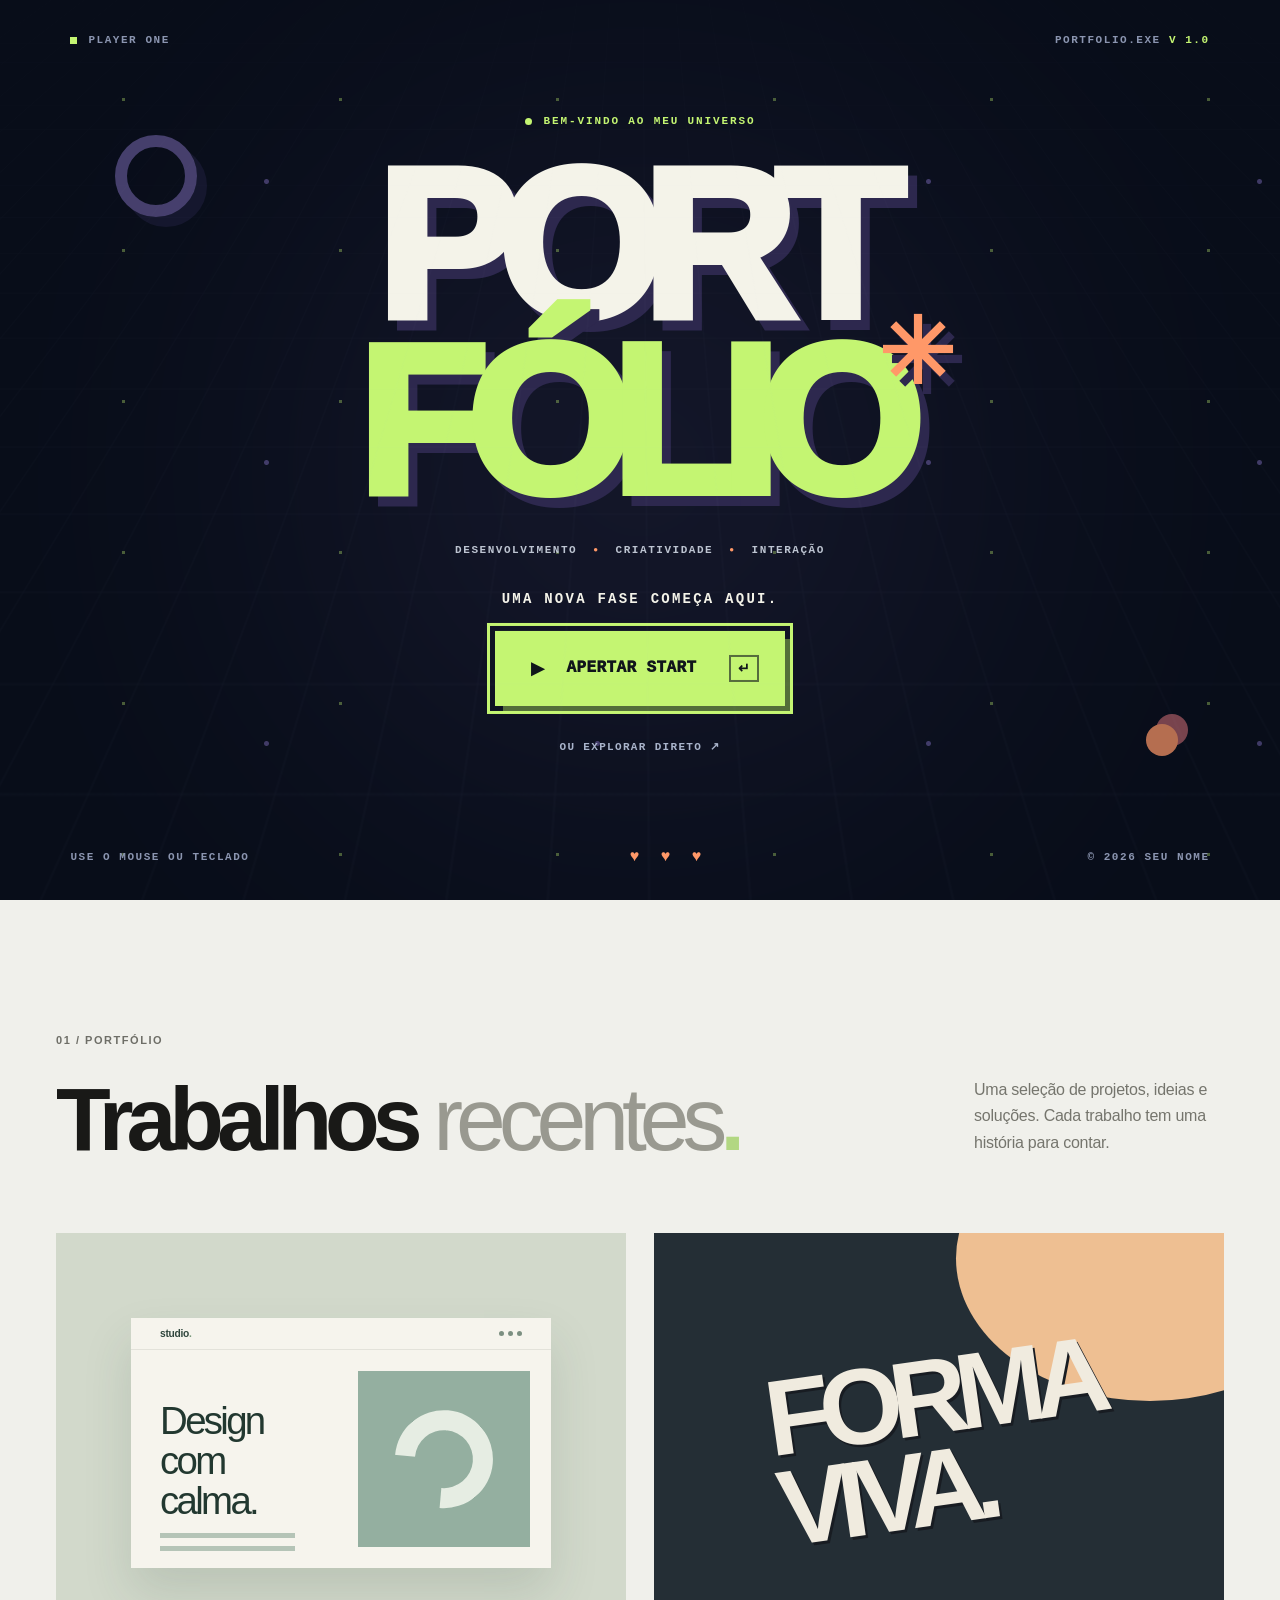
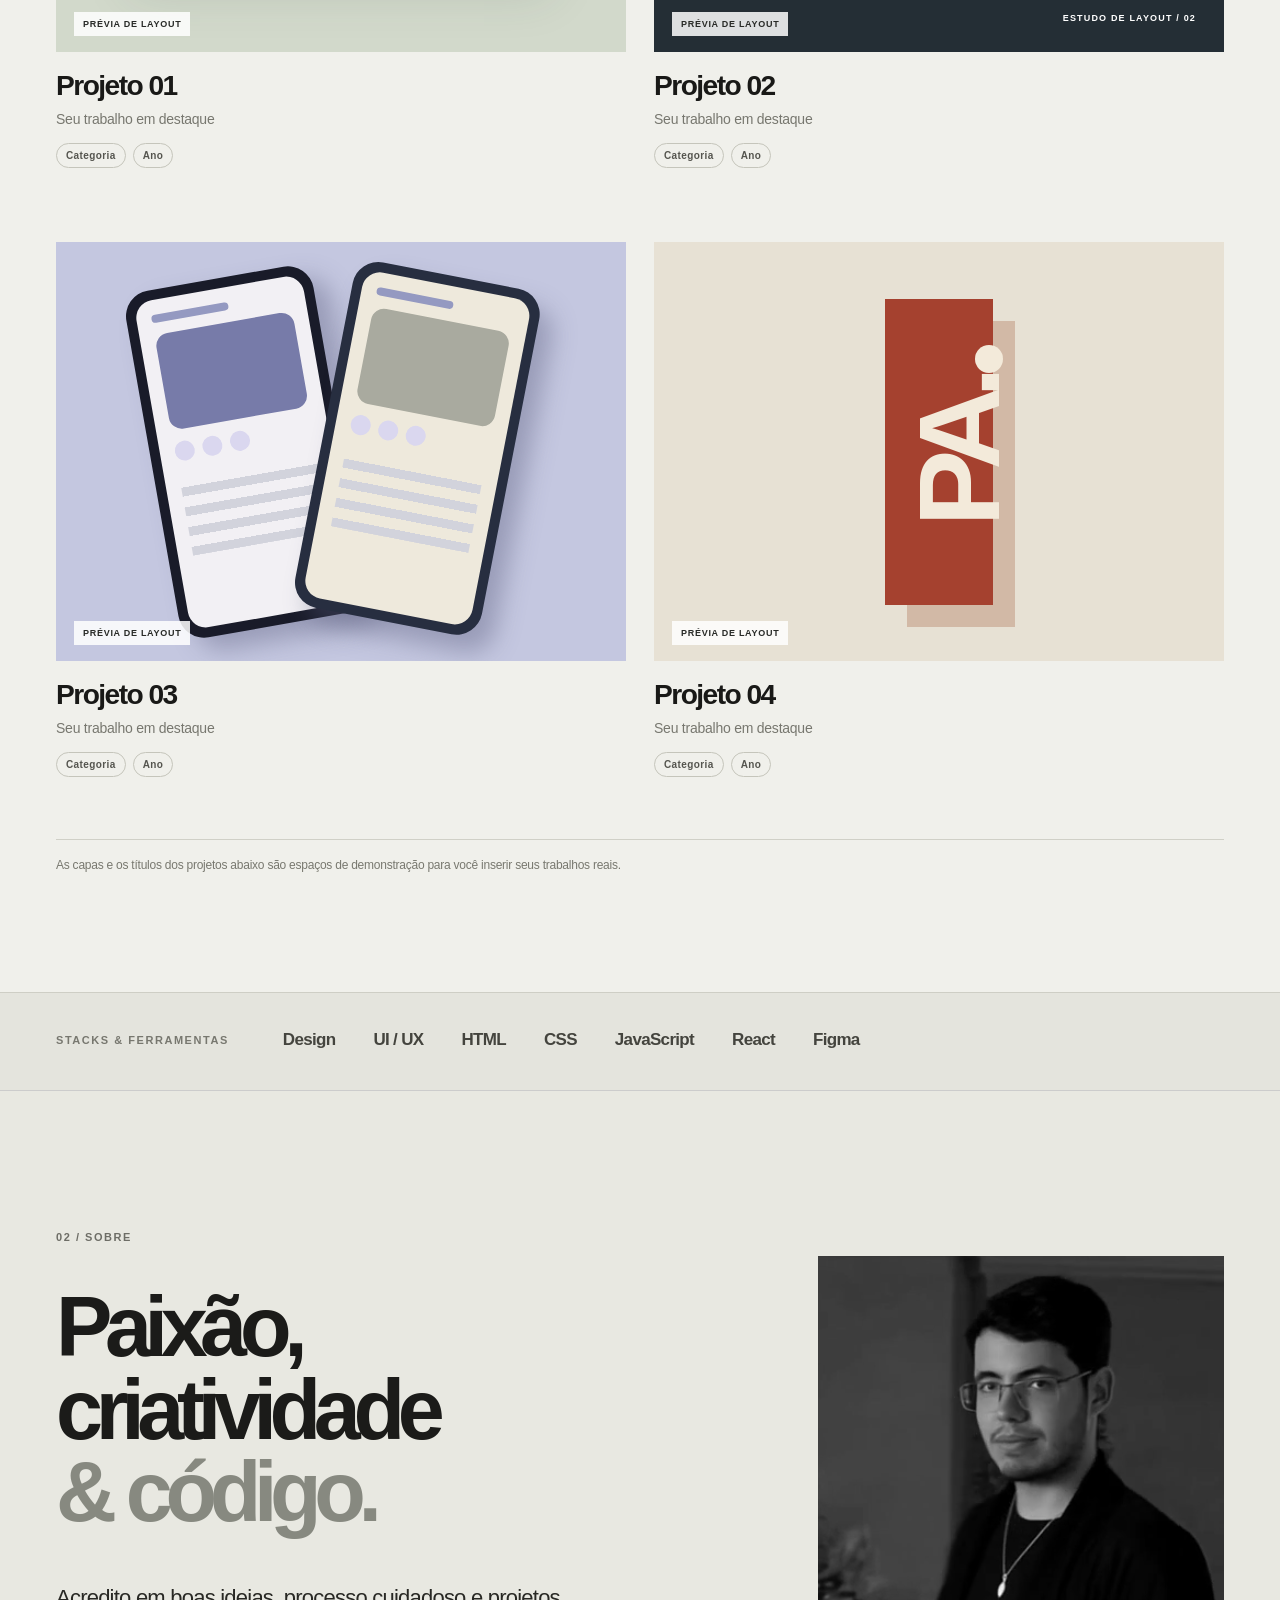
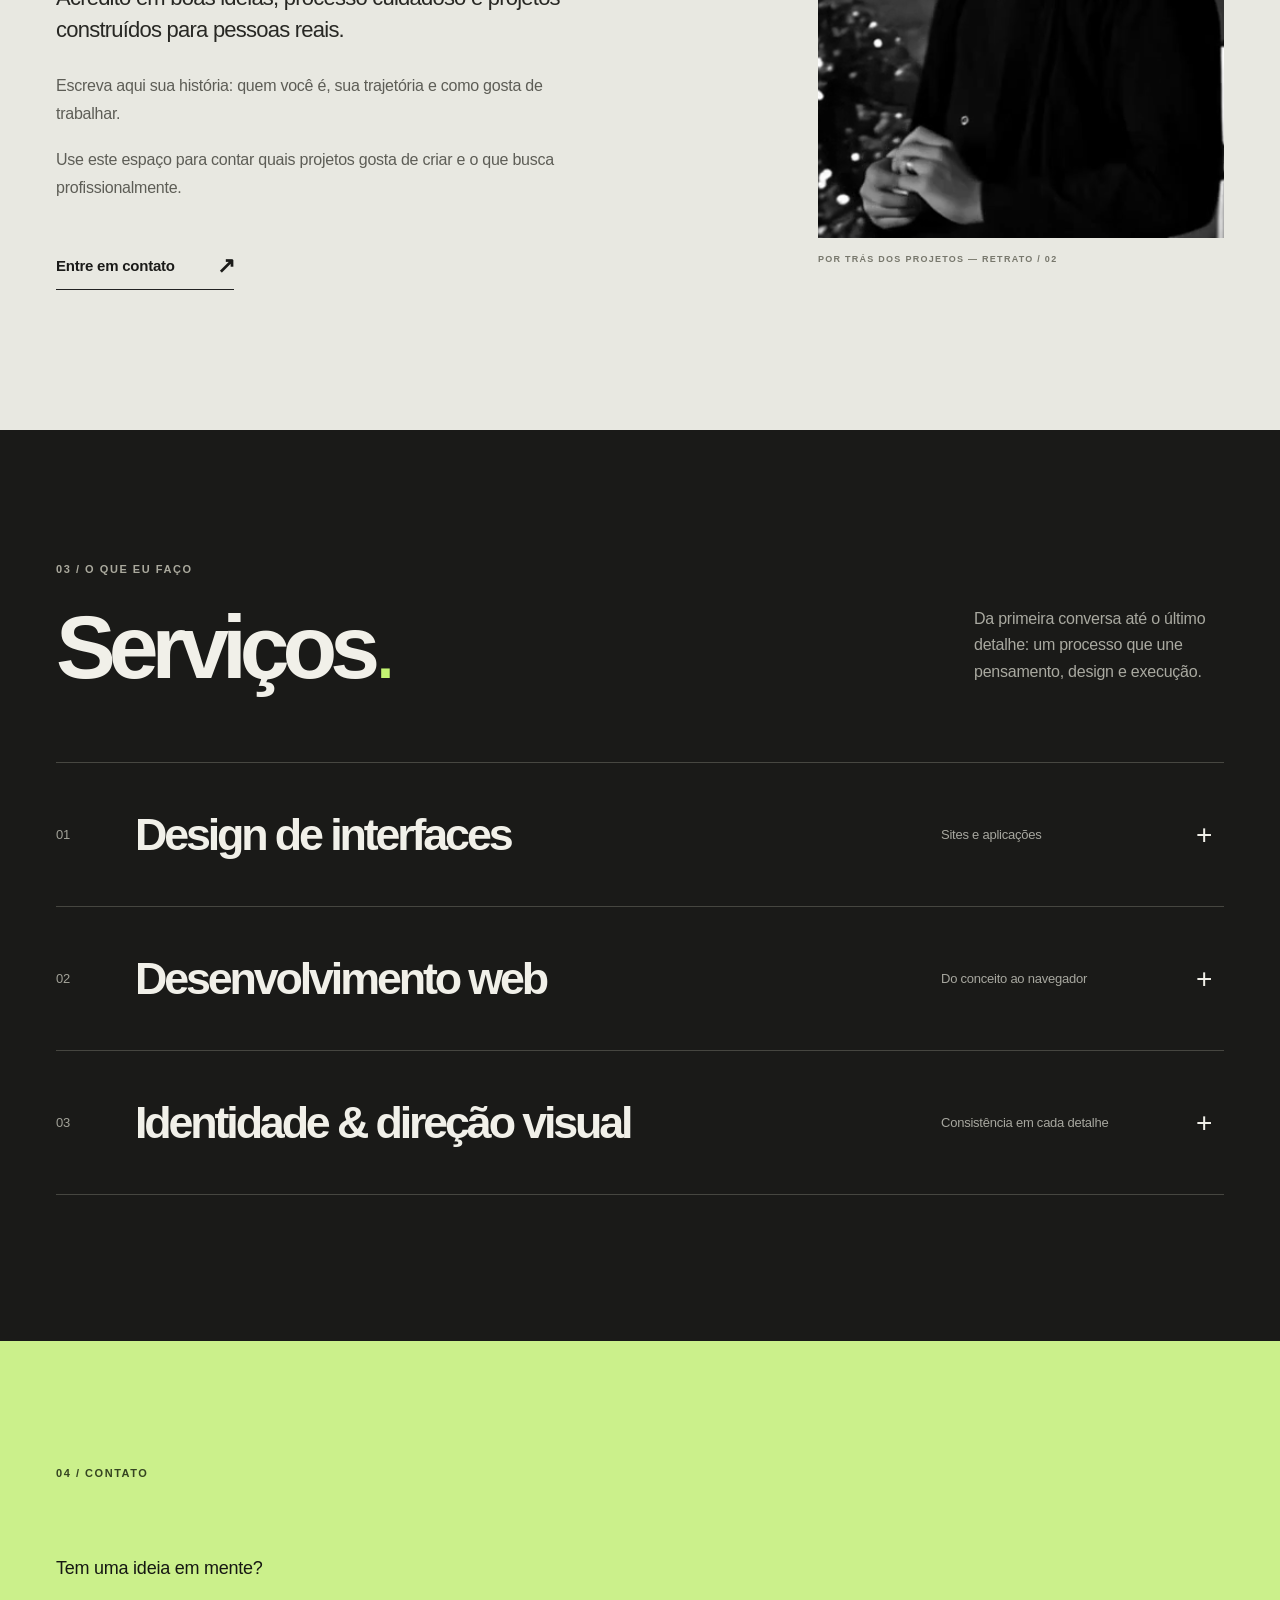
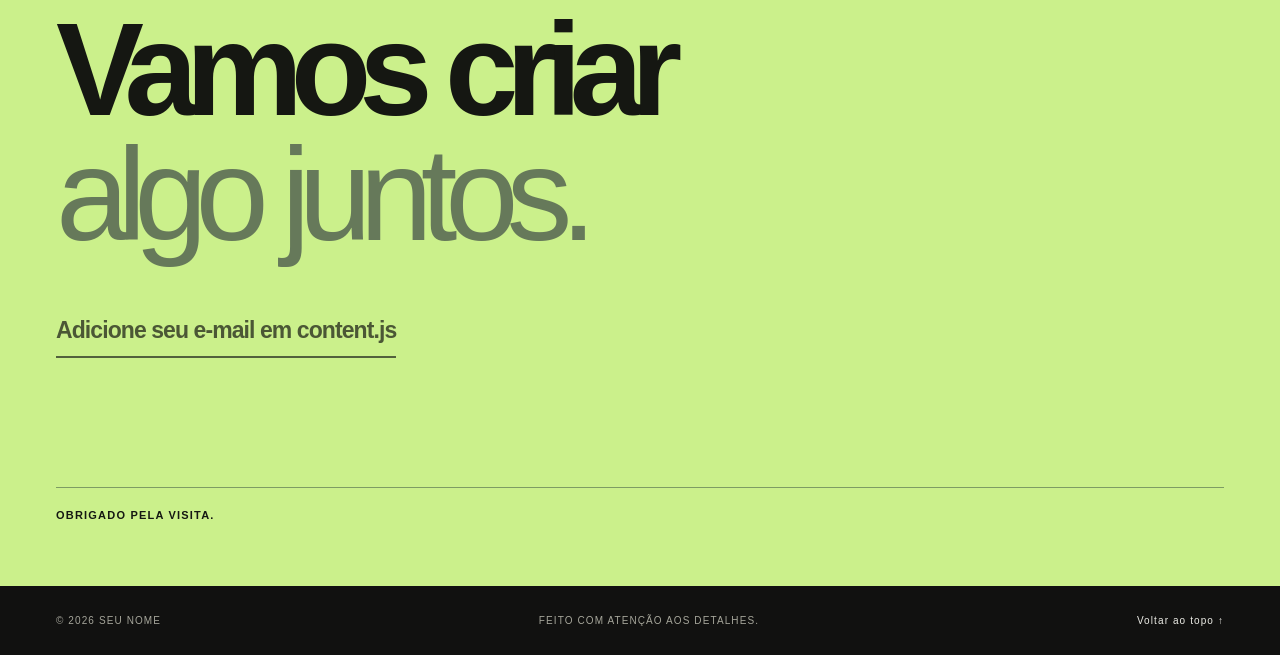
==== demo.html @ 4c354ab6 "First Commit" ====
<!doctype html>
<html lang="pt-BR">
<head>
  <meta charset="utf-8">
  <meta name="viewport" content="width=device-width,initial-scale=1,viewport-fit=cover">
  <meta name="theme-color" content="#111110">
  <meta name="description" content="Portfólio pessoal — trabalhos, processo e contato.">
  <meta property="og:title" content="Portfólio pessoal">
  <meta property="og:type" content="website">
  <title>Portfólio</title>
  <link rel="icon" type="image/svg+xml" href="assets/favicon.svg">
  <style>
:root {
  --bg: #090d19;
  --panel: #11182a;
  --panel-2: #182139;
  --ink: #f4f3e9;
  --muted: #9ca9bd;
  --lime: #c4f572;
  --orange: #ff9868;
  --violet: #aa91f9;
  --cyan: #88deed;
  --border: #39415a;
  --mono: "Courier New", Consolas, ui-monospace, monospace;
  --font: Inter, "Arial Black", Arial, Helvetica, sans-serif;
  --max: 1360px;
}
*, *::before, *::after { box-sizing: border-box; }
html { scroll-behavior: smooth; scroll-padding-top: 90px; }
body { margin: 0; min-width: 320px; background: var(--bg); color: var(--ink); font-family: var(--font); -webkit-font-smoothing: antialiased; }
body.intro-open { overflow: hidden; }
button, a { -webkit-tap-highlight-color: transparent; }
button { font: inherit; cursor: pointer; }
a { color: inherit; text-decoration: none; }
button:focus-visible, a:focus-visible, [tabindex]:focus-visible { outline: 3px solid var(--lime); outline-offset: 5px; }
::selection { background: var(--lime); color: var(--bg); }
.skip-link { position: fixed; z-index: 300; top: -90px; left: 16px; background: var(--lime); color: var(--bg); padding: 15px; font-weight: 900; }
.skip-link:focus { top: 12px; }
.noise, .scanlines { position: fixed; pointer-events: none; inset: 0; z-index: 99; }
.noise { opacity: .11; background-image: url("data:image/svg+xml,%3Csvg viewBox='0 0 130 130' xmlns='http://www.w3.org/2000/svg'%3E%3Cfilter id='n'%3E%3CfeTurbulence type='fractalNoise' baseFrequency='.65' numOctaves='3' stitchTiles='stitch'/%3E%3C/filter%3E%3Crect width='100%25' height='100%25' filter='url(%23n)' opacity='.35'/%3E%3C/svg%3E"); }
.scanlines { opacity: .075; background: repeating-linear-gradient(0deg, #000 0, #000 1px, transparent 1px, transparent 5px); }
.section-shell { width: min(var(--max), calc(100% - 104px)); margin-inline: auto; }
.eyebrow { font: 700 11px/1.6 var(--mono); letter-spacing: .17em; color: var(--lime); }
.tiny-square { width: 7px; height: 7px; background: var(--lime); display: inline-block; }
/* Start screen */
.intro { position: fixed; inset: 0; z-index: 200; overflow: hidden; display: grid; place-items: center; background: #080d19; transition: opacity .65s, visibility .65s; }
.intro.dismissed { opacity: 0; visibility: hidden; pointer-events: none; }
.intro-grid { position: absolute; inset: -80% -20% -30%; opacity: .35; background-image: linear-gradient(rgba(155,177,213,.08) 1px, transparent 1px),linear-gradient(90deg,rgba(155,177,213,.08) 1px,transparent 1px); background-size: 50px 50px; transform: perspective(680px) rotateX(46deg) translateY(15%); -webkit-mask-image: linear-gradient(transparent 5%, #000 90%); mask-image: linear-gradient(transparent 5%, #000 90%); }
.intro::before { content: ''; position: absolute; width: 560px; height: 560px; left: calc(50% - 280px); top: 21%; border-radius: 50%; background: var(--violet); filter: blur(180px); opacity: .12; }
.intro-chrome, .intro-bottom { position: absolute; left: 5.5%; right: 5.5%; display: flex; align-items: center; justify-content: space-between; font: 800 11px var(--mono); letter-spacing: .14em; color: #8b95b0; z-index: 2; }
.intro-chrome { top: 34px; }
.intro-chrome span:first-child { display: flex; align-items: center; gap: 11px; }
.intro-chrome b { color: var(--lime); font-weight: 800; }
.intro-bottom { bottom: 34px; }
.intro-hearts { color: var(--orange); letter-spacing: .37em; font-size: 16px; }
.intro-center { position: relative; z-index: 3; width: min(94%, 1060px); text-align: center; transform: translateY(-2%); }
.intro-eyebrow { display: inline-flex; align-items: center; gap: 12px; color: var(--lime); }
.blinking-dot { height: 7px; width: 7px; border-radius: 50%; background: var(--lime); animation: blink 1.5s step-end infinite; }
.intro-brand { display: flex; flex-direction: column; align-items: center; font-family: var(--font); font-weight: 1000; font-size: clamp(96px, 16.6vw, 235px); letter-spacing: -.098em; line-height: .83; margin: 28px auto 32px; text-shadow: 9px 10px 0 #2d284e; }
.intro-brand > span { position: relative; padding-right: .12em; }
.intro-brand > span:first-child { color: var(--ink); }
.intro-brand > span:nth-child(2) { color: var(--lime); }
.intro-asterisk { position: absolute; right: -.32em; top: -.22em; font-size: .43em; color: var(--orange); letter-spacing: 0; animation: spin 13s linear infinite; }
.intro-rule { display: flex; align-items: center; justify-content: center; gap: 16px; font: 800 11px var(--mono); letter-spacing: .14em; color: #bdc4d1; }
.intro-rule span:nth-child(even) { color: var(--orange); font-size: 8px; }
.intro-tagline { font: 800 14px var(--mono); letter-spacing: .16em; margin: 35px 0 24px; }
.start-button { display: inline-flex; align-items: center; gap: 22px; padding: 22px 24px 22px 34px; border: 2px solid var(--lime); background: var(--lime); box-shadow: 8px 8px 0 #546e39; color: #10151b; font: 1000 16px var(--mono); letter-spacing: .025em; transition: transform .2s, box-shadow .2s; }
.start-button:hover { transform: translate(4px,4px); box-shadow: 4px 4px 0 #546e39; }
.play-triangle { font-size: 17px; }
.key-hint { border: 2px solid #566c3d; padding: 3px 7px; font-size: 14px; margin-left: 10px; }
.quiet-link { display: block; margin: 24px auto 0; background: none; color: #a9b4cb; border: 0; font: 800 11px var(--mono); letter-spacing: .12em; padding: 10px; }
.quiet-link:hover { color: var(--lime); }
.intro-planet { position: absolute; border-radius: 50%; pointer-events: none; }
.planet-a { top: 15%; left: 9%; width: 82px; height: 82px; border: 12px solid #a18ae7; opacity: .4; box-shadow: 10px 10px 0 #28254b; }
.planet-b { right: 8%; bottom: 16%; width: 32px; height: 32px; background: var(--orange); opacity: .7; box-shadow: 10px -10px 0 #a85b63; }
.intro-stars { position: absolute; inset: 0; background-image: radial-gradient(circle, var(--lime) 1.5px, transparent 2px), radial-gradient(circle, var(--violet) 2px, transparent 3px); background-size: 217px 151px, 331px 281px; background-position: 15px 24px, 101px 41px; opacity: .34; animation: starDrift 22s linear infinite; }
/* Header */
.header { position: sticky; top: 0; z-index: 80; height: 78px; padding-inline: max(calc((100% - var(--max)) / 2), 52px); display: flex; align-items: center; justify-content: space-between; gap: 30px; background: rgba(9,13,25,.92); border-bottom: 1px solid #272e41; backdrop-filter: blur(18px); }
.brand { display: inline-flex; align-items: center; white-space: nowrap; font-weight: 1000; font-size: 27px; letter-spacing: -.07em; }
.brand-icon { display: inline-block; color: var(--lime); margin-right: 9px; font-size: 30px; }
.brand-dot { color: var(--lime); }
.brand-sub { font: 800 9px var(--mono); color: #828ea6; letter-spacing: .02em; margin: 7px 0 0 10px; }
.desktop-nav { display: flex; gap: clamp(15px,2vw,34px); align-items: center; margin-left: auto; }
.desktop-nav a { color: #adb6c8; font: 800 10px var(--mono); white-space: nowrap; letter-spacing: .02em; transition: color .2s; }
.desktop-nav a:hover, .desktop-nav a.active { color: var(--lime); }
.header-controls { display: flex; gap: 9px; align-items: center; }
.icon-button, .menu-toggle { display: grid; place-items: center; background: #141b2c; color: #fff; border: 1px solid #374059; height: 36px; min-width: 37px; padding: 0 10px; font: 900 13px var(--mono); }
.icon-button:hover, .menu-toggle:hover { border-color: var(--lime); }
.motion-button { display: flex; gap: 7px; font-size: 10px; }
.motion-button span { color: var(--lime); }
.menu-toggle { display: none; width: 40px; padding: 7px 9px; }
.menu-toggle span { display: block; width: 17px; height: 2px; background: var(--lime); margin: 2px auto; }
.mobile-nav { position: fixed; z-index: 79; top: 78px; left: 0; right: 0; padding: 22px 28px; background: #111729; border-bottom: 1px solid var(--border); }
.mobile-nav:not([hidden]) { display: flex; flex-direction: column; }
.mobile-nav a { font: 800 13px var(--mono); padding: 15px; border-bottom: 1px solid #30384f; }
.mobile-nav a:hover { color: var(--lime); }
/* Hero */
.hero { min-height: 735px; height: min(850px, calc(100svh - 78px)); display: grid; grid-template-columns: 1.04fr .96fr; gap: 0; position: relative; align-items: center; padding-bottom: 46px; }
.hero-glow { position: absolute; width: 680px; height: 650px; right: -16%; top: 1%; pointer-events: none; background: radial-gradient(ellipse at center, #4532607a, transparent 70%); }
.hero-copy { position: relative; z-index: 3; padding-bottom: 24px; }
.hero-copy .eyebrow { display: flex; align-items: center; gap: 10px; }
.status-light { display: inline-block; width: 8px; height: 8px; border-radius: 50%; background: var(--lime); box-shadow: 0 0 10px var(--lime); animation: blink 2s infinite; }
.term-dim { color: #b9c7a2; }
.slash { color: #566477; }
.hero-overline { font: 800 clamp(12px,1.2vw,15px) var(--mono); letter-spacing: .13em; margin: 32px 0 12px; }
.name-field { color: var(--orange); }
.cursor-block { color: var(--lime); animation: blink 1s step-end infinite; margin-left: 6px; }
h1, h2, p { margin-top: 0; }
.hero h1 { display: flex; flex-direction: column; font-size: clamp(60px,6.05vw,94px); font-weight: 1000; letter-spacing: -.093em; line-height: .96; margin-bottom: 26px; white-space: nowrap; }
.hero h1 .outline-type { color: transparent; -webkit-text-stroke: 2px #eff3f0; }
.hero h1 .lime-type { color: var(--lime); }
.hero-period { color: var(--orange); }
.hero-copy > p { max-width: 500px; color: #b2bfd1; font-size: 16px; line-height: 1.8; margin-bottom: 30px; }
.hero-actions { display: flex; flex-wrap: wrap; gap: 14px; }
.button-primary, .button-ghost { min-height: 56px; display: inline-flex; align-items: center; gap: 14px; padding: 0 22px; font: 1000 12px var(--mono); letter-spacing: .015em; transition: transform .2s, box-shadow .2s, background .2s; }
.button-primary { background: var(--lime); color: #101721; box-shadow: 5px 5px 0 #526938; border: 2px solid var(--lime); }
.button-primary:hover { transform: translate(2px,2px); box-shadow: 3px 3px 0 #526938; }
.button-ghost { color: var(--ink); background: #111827; border: 1px solid #4b566e; }
.button-ghost:hover { background: #212c40; }
.button-ghost span { color: var(--lime); }
.button-arrow { font-size: 17px; }
.hero-micro { display: flex; gap: 35px; margin-top: 49px; color: #77839b; font: 900 10px var(--mono); letter-spacing: .05em; }
.hero-micro > span { display: flex; gap: 9px; align-items: center; }
.hero-micro .tiny-square { width: 5px; height: 5px; }
.crosshair { font-style: normal; font-size: 17px; color: var(--orange); }
.hero-art { height: 650px; position: relative; display: grid; place-items: center; z-index: 2; }
.arcade-shell { position: relative; z-index: 2; width: min(76%, 395px); border: 10px solid #5c4db0; border-radius: 25px 25px 29px 29px; background: #5c4db0; box-shadow: 17px 19px 0 #211d42, 20px 22px 0 #111321, 0 0 90px #8869be30; transform: rotate(-5deg); animation: float 5s ease-in-out infinite; }
.arcade-shell::before { content: ''; pointer-events: none; position: absolute; inset: -10px; border: 2px solid #a192e9; border-radius: inherit; }
.arcade-top { height: 48px; padding: 0 16px; display: flex; align-items: center; justify-content: space-between; font: 1000 11px var(--mono); letter-spacing: .02em; color: white; }
.arcade-top span:last-child { letter-spacing: 5px; color: var(--lime); }
.arcade-screen { height: 334px; overflow: hidden; position: relative; border: 10px solid #25233b; border-radius: 17px; background: linear-gradient(155deg,#1d204c,#2d3066 52%, #534172); box-shadow: inset 0 0 30px #0c112d, 0 0 0 3px #7166bd; }
.screen-stars { position: absolute; inset: 0; background-image: radial-gradient(circle,#d3e8ee 1px,transparent 2px),radial-gradient(circle,#c5d7b2 1.5px,transparent 2px); background-size: 67px 69px,107px 99px; background-position: 14px 12px,60px 25px; opacity: .75; }
.planet-main { position: absolute; z-index: 1; width: 155px; height: 155px; border-radius: 50%; top: 54px; right: 45px; background: linear-gradient(145deg,#e5a1b4,#f9a180); box-shadow: inset -23px -20px 0 #bc6e99, 0 0 0 14px #df8cae23; }
.planet-ring { position: absolute; width: 208px; height: 46px; border: 11px solid #ffe3a7; border-top-color: transparent; border-left-color: #fff1b4; border-radius: 50%; transform: rotate(-24deg); left: -26px; top: 51px; }
.screen-moon { position: absolute; top: 30px; left: 28px; width: 32px; height: 32px; background: #e3d4f3; border-radius: 50%; box-shadow: inset -9px -6px 0 #b6a1cd; }
.pixel-mountains { position: absolute; z-index: 2; bottom: 77px; inset-inline: 0; height: 80px; display: flex; align-items: flex-end; }
.pixel-mountains span { height: 55%; width: 29%; background: #a66baa; clip-path: polygon(0 100%,50% 0%,100% 100%); }
.pixel-mountains span:nth-child(even) { height: 95%; background: #7e589e; }
.pixel-mountains span:nth-child(3) { height: 70%; background: #925a91; }
.pixel-ground { position: absolute; z-index: 3; bottom: 0; width: 100%; height: 85px; background: repeating-linear-gradient(90deg, #3d666a 0,#3d666a 25px,#355b60 25px,#355b60 50px); border-top: 9px solid #80a890; }
.player-character { position: absolute; z-index: 6; width: 65px; height: 100px; bottom: 64px; left: 18%; animation: hop 2.6s ease-in-out infinite; image-rendering: pixelated; }
.avatar-hair { position: absolute; top: 2px; left: 12px; width: 40px; height: 17px; background: #302341; box-shadow: -6px 8px 0 #302341, 0 0 0 4px #302341; }
.avatar-face { position: absolute; top: 15px; left: 14px; width: 37px; height: 33px; background: #ffd2a0; box-shadow: 6px 0 0 #dca878; }
.avatar-eyes { position: absolute; z-index: 2; top: 28px; left: 24px; width: 5px; height: 5px; background: #302341; box-shadow: 17px 0 0 #302341; }
.avatar-body { position: absolute; top: 48px; left: 9px; width: 48px; height: 34px; background: #a3f3b8; box-shadow: 7px 5px 0 #518f9e,-7px 5px 0 #518f9e; }
.avatar-leg { position: absolute; bottom: 0; width: 16px; height: 25px; background: #302d5f; }
.avatar-leg-left { left: 14px; box-shadow: -4px 7px 0 #31233e; }
.avatar-leg-right { right: 11px; box-shadow: 4px 7px 0 #31233e; }
.screen-score { position: absolute; z-index: 8; top: 10px; left: 9px; right: 9px; display: flex; justify-content: space-between; font: 900 10px var(--mono); color: #fff4c2; }
.screen-score span { color: #ffb8a5; }
.screen-text { position: absolute; z-index: 7; bottom: 15px; text-align: center; left: 0; right: 0; font: 800 9px var(--mono); letter-spacing: .1em; color: #d4f4cb; }
.arcade-bottom { display: flex; align-items: center; justify-content: space-between; padding: 20px 20px 25px; }
.dpad { color: #18142f; font-size: 44px; font-weight: 1000; transform: rotate(-8deg); line-height: 1; }
.arcade-mini { color: #e7dffb; font: 900 8px/1.5 var(--mono); text-align: center; }
.arcade-buttons { display: flex; gap: 14px; transform: rotate(-15deg); }
.arcade-buttons span { width: 24px; height: 24px; border-radius: 50%; background: var(--orange); box-shadow: inset -4px -4px 0 #b85c77, 2px 3px 0 #332453; }
.arcade-buttons span:nth-child(2) { background: var(--lime); box-shadow: inset -4px -4px 0 #7da859, 2px 3px 0 #332453; }
.floating-label { position: absolute; z-index: 4; display: flex; align-items: center; background: #f2f0e3; color: #121627; border: 2px solid #1c1d32; box-shadow: 7px 7px 0 #1d223c; transform: rotate(7deg); }
.top-label { top: 67px; right: -6px; padding: 13px 16px; gap: 12px; }
.top-label b { font: 1000 32px var(--font); letter-spacing: -.09em; }
.top-label span:nth-child(2) { font: 1000 10px/1.3 var(--mono); }
.corner-arrow { align-self: start; color: #9a5c95; }
.bottom-label { bottom: 104px; left: -6px; padding: 16px 19px; gap: 26px; transform: rotate(-7deg); }
.bottom-label span:first-child { font: 900 9px/1.5 var(--mono); }
.bottom-label b { color: #6d55b4; }
.spark { color: #e88960; font-size: 28px; }
.decor-x { position: absolute; z-index: 1; color: var(--lime); font-size: 70px; top: 110px; left: 60px; }
.decor-dots { position: absolute; bottom: 75px; right: 42px; color: var(--lime); font-size: 45px; letter-spacing: .1em; transform: rotate(90deg); }
.hero-bottomline { position: absolute; bottom: 16px; left: 0; right: 0; display: flex; justify-content: space-between; color: #7d8ba3; font: 900 10px var(--mono); letter-spacing: .11em; }
.marquee-band { height: 62px; overflow: hidden; display: flex; align-items: center; background: var(--lime); transform: rotate(-1.3deg) scale(1.02); margin: 20px 0 100px; color: #151c27; }
.marquee-track { white-space: nowrap; animation: marquee 35s linear infinite; }
.marquee-track span { font: 1000 22px var(--font); letter-spacing: -.02em; word-spacing: 16px; }
/* Section headings */
.world, .projects, .skills-section, .about { padding-top: 96px; padding-bottom: 114px; }
.section-topline { display: flex; justify-content: space-between; align-items: center; padding-bottom: 20px; border-bottom: 1px solid var(--border); font: 900 11px var(--mono); letter-spacing: .08em; color: #939fb3; }
.section-topline b { color: var(--lime); }
.decor-pill { color: var(--lime); }
.decor-pill span { color: var(--orange); font-size: 16px; }
.section-heading { display: flex; justify-content: space-between; align-items: end; gap: 30px; margin: 43px 0 43px; }
.section-heading h2, .about h2 { font-size: clamp(48px,5.9vw,83px); line-height: .99; font-weight: 1000; letter-spacing: -.075em; margin: 17px 0 0; }
.section-heading h2 em, .about h2 em { font-style: normal; color: transparent; -webkit-text-stroke: 2px var(--ink); }
.section-dot { color: var(--lime); }
.section-heading > p { color: #acb8ca; font-size: 15px; line-height: 1.75; max-width: 320px; margin: 0 0 4px; }
/* Interactive map */
.world { padding-top: 38px; }
.world-board { position: relative; isolation: isolate; min-height: 472px; background: #151c31; border: 2px solid #56617a; box-shadow: 9px 9px 0 #272d44; padding: 0 25px; overflow: hidden; }
.world-board::before { content: ''; position: absolute; inset: 10px; border: 1px solid #3d465e; pointer-events: none; }
.world-board-top, .world-board-bottom { position: absolute; z-index: 3; left: 28px; right: 28px; display: flex; align-items: center; justify-content: space-between; font: 900 10px var(--mono); letter-spacing: .08em; color: #95a3b9; }
.world-board-top { top: 27px; }
.board-red-dot { display: inline-block; width: 7px; height: 7px; margin-right: 8px; background: var(--orange); border-radius: 50%; }
.world-board-bottom { bottom: 24px; }
.world-grid { position: absolute; z-index: 0; inset: 0; opacity: .3; background-image: linear-gradient(#63729328 1px,transparent 1px),linear-gradient(90deg,#63729328 1px,transparent 1px); background-size: 31px 31px; -webkit-mask-image: radial-gradient(ellipse,#000 15%,transparent 82%); mask-image: radial-gradient(ellipse,#000 15%,transparent 82%); }
.orbit { position: absolute; border-radius: 50%; z-index: 0; border: 1px dashed #6479a0; pointer-events: none; }
.orbit-one { width: 480px; height: 480px; top: -280px; left: 22%; opacity: .13; }
.orbit-two { width: 650px; height: 650px; right: -400px; bottom: -400px; opacity: .18; }
.world-path { position: absolute; top: calc(50% - 75px); left: 8%; width: 84%; height: 150px; opacity: .75; pointer-events: none; }
.world-path svg { width: 100%; height: 100%; }
.world-portals { position: relative; display: grid; grid-template-columns: repeat(4,1fr); gap: 25px; align-items: center; min-height: 472px; padding: 84px 22px 69px; }
.portal { min-width: 0; height: 225px; display: flex; flex-direction: column; align-items: center; justify-content: center; position: relative; z-index: 2; background: rgba(18,27,48,.93); border: 1px solid #4b5675; transition: background .2s, transform .2s, border-color .2s, box-shadow .2s; box-shadow: 6px 6px 0 #242d46; text-align: center; }
.portal:nth-child(even) { transform: translateY(24px); }
.portal:hover, .portal.selected { border-color: var(--lime); background: #263045; box-shadow: 6px 6px 0 #516c3c; }
.portal:hover { transform: translateY(-5px); }
.portal:nth-child(even):hover { transform: translateY(12px); }
.portal-icon { display: grid; place-items: center; background: #2b3551; border: 2px solid #7b7db0; color: var(--lime); font: 900 39px var(--mono); width: 78px; height: 78px; margin-bottom: 17px; box-shadow: 5px 5px 0 #151c30; }
.portal:nth-child(2) .portal-icon { color: var(--orange); }
.portal:nth-child(3) .portal-icon { color: var(--violet); }
.portal:nth-child(4) .portal-icon { color: var(--cyan); }
.portal-id { font: 900 10px var(--mono); letter-spacing: .11em; color: var(--lime); margin-bottom: 5px; }
.portal strong { font-size: 24px; font-weight: 1000; letter-spacing: -.06em; }
.portal small { color: #9ba9bf; font: 800 9px var(--mono); letter-spacing: .06em; margin-top: 7px; }
.world-controls { display: flex; align-items: center; gap: 12px; }
.world-controls button { height: 31px; width: 38px; background: #26324c; border: 1px solid #6e7b99; color: var(--lime); font-size: 18px; }
.world-controls button:hover { background: #3c4c69; }
/* Projects */
.projects { padding-top: 62px; }
.projects-heading { align-items: end; }
.filter-buttons { display: flex; flex-wrap: wrap; gap: 7px; padding-bottom: 2px; }
.filter { background: transparent; border: 1px solid #505b70; color: #bac3d4; padding: 13px 16px; font: 900 11px var(--mono); transition: background .2s, color .2s; }
.filter.active, .filter:hover { border-color: var(--lime); background: var(--lime); color: #0f1721; }
.filter span { margin-left: 6px; }
.example-note { padding: 11px 14px; background: #2a261e; border-left: 3px solid var(--orange); color: #ebbc91; font: 700 11px/1.5 var(--mono); margin: -8px 0 25px; }
.example-note code { color: #fff2db; }
.project-grid { display: grid; grid-template-columns: repeat(3, minmax(0,1fr)); gap: 25px; }
.project-card { display: flex; flex-direction: column; min-width: 0; background: #141c2e; border: 1px solid #424d63; transition: transform .2s,border-color .2s; }
.project-card:hover { border-color: var(--lime); transform: translateY(-6px); }
.project-visual { height: 258px; position: relative; overflow: hidden; background: #262e4b; display: grid; place-items: center; }
.project-visual::after { content: ''; position: absolute; z-index: 4; inset: 0; opacity: .2; background: repeating-linear-gradient(0deg, transparent, transparent 6px, #0a0e21 7px); pointer-events: none; }
.visual-orbit { background: radial-gradient(circle at center, #64529e 0, #38345e 45%,#252b4a 90%); }
.visual-terminal { background: linear-gradient(135deg,#22545c,#1b3046 61%, #292944); }
.visual-grid { background: linear-gradient(140deg,#5d314d,#2d2d53 75%); }
.art-drawing { position: absolute; width: 210px; height: 170px; }
.art-orbit .art-core { position: absolute; width: 105px; height: 105px; border-radius: 50%; top: 35px; left: 52px; background: linear-gradient(135deg,#ffa98e,#a881d5); box-shadow: inset -15px -18px 0 #915f98,0 0 0 18px #e9a6ad21; }
.art-orbit .art-ring { position: absolute; width: 200px; height: 63px; border: 9px solid #d3e6ac; border-top-color: transparent; border-radius: 50%; transform: rotate(-25deg); top: 60px; left: 5px; }
.art-orbit .art-star { position: absolute; top: 9px; right: 18px; color: var(--lime); font-size: 28px; }
.art-terminal .art-window { position: absolute; inset: 9px 13px; background: #101f35; border: 5px solid #75dace; box-shadow: 10px 10px 0 #16454b; }
.art-terminal .art-window::before { content: '● ● ●'; position: absolute; top: 3px; left: 7px; font-size: 10px; letter-spacing: 5px; color: var(--orange); }
.art-terminal .art-code { position: absolute; top: 52px; left: 35px; display: grid; gap: 12px; }
.art-code i { display: block; width: 100px; height: 9px; background: var(--lime); box-shadow: 34px 0 0 #88c3a7; }
.art-code i:nth-child(2) { width: 65px; background: #a9a0eb; box-shadow: 25px 0 0 #eb98a2; }
.art-code i:nth-child(3) { width: 85px; background: var(--orange); box-shadow: 32px 0 0 #78d4c1; }
.art-grid .art-shape { width: 126px; height: 126px; position: absolute; top: 20px; left: 36px; border: 20px solid var(--lime); transform: rotate(22deg); box-shadow: 18px 18px 0 #171f42; }
.art-grid .art-inner { position: absolute; top: 61px; left: 85px; width: 70px; height: 70px; background: var(--orange); transform: rotate(-12deg); box-shadow: 16px 13px 0 #8a6386; }
.art-grid .art-star { position: absolute; color: #eacbe0; font-size: 40px; bottom: -5px; right: 9px; }
.visual-corner { position: absolute; z-index: 5; top: 14px; left: 14px; font: 900 9px var(--mono); color: var(--ink); background: #121a2aab; border: 1px solid #98a4b7; padding: 7px 9px; letter-spacing: .05em; }
.visual-index { position: absolute; z-index: 5; bottom: 14px; right: 16px; font: 1000 30px var(--font); color: #f5f2e8; }
.project-info { flex: 1; padding: 25px 24px 27px; display: flex; flex-direction: column; }
.project-label { color: var(--lime); font: 900 10px var(--mono); letter-spacing: .09em; }
.project-info h3 { font-size: 24px; letter-spacing: -.055em; line-height: 1.16; font-weight: 1000; margin: 10px 0 13px; }
.project-info p { color: #a9b4c9; font-size: 13px; line-height: 1.7; margin-bottom: 25px; }
.project-tags { display: flex; flex-wrap: wrap; gap: 6px; margin-top: auto; }
.project-tags span { color: #b9c2d0; border: 1px solid #475267; padding: 7px 8px; font: 800 10px var(--mono); }
.project-links { border-top: 1px solid #3c465d; margin-top: 22px; padding-top: 17px; display: flex; gap: 17px; font: 900 11px var(--mono); }
.project-links a { color: var(--lime); }
.project-links a:hover { text-decoration: underline; }
.project-links .not-configured { color: #788399; }
.project-card[hidden] { display: none; }
.projects-outro { margin-top: 37px; display: flex; align-items: center; justify-content: space-between; gap: 20px; color: #929db1; font: 900 11px var(--mono); letter-spacing: .06em; }
.projects-outro a { color: var(--lime); }
.projects-outro a span { font-size: 18px; }
/* Skills */
.skills-section { background: linear-gradient(90deg,#11172a, #101625); width: 100%; padding-left: max(calc((100% - var(--max)) / 2),52px); padding-right: max(calc((100% - var(--max)) / 2),52px); border-top: 1px solid #2d364b; border-bottom: 1px solid #2d364b; }
.skill-grid { display: grid; grid-template-columns: repeat(3,minmax(0,1fr)); gap: 22px; }
.skill-card { border: 1px solid #46536d; background: #192237; padding: 30px; min-width: 0; }
.skill-icon { display: grid; place-items: center; width: 59px; height: 59px; border: 1px solid #687e91; background: #303b51; color: var(--lime); font-size: 34px; margin-bottom: 27px; }
.skill-card:nth-child(2) .skill-icon { color: var(--orange); }
.skill-card:nth-child(3) .skill-icon { color: var(--violet); }
.skill-card h3 { font: 1000 20px var(--font); margin: 0 0 22px; letter-spacing: -.02em; }
.skill-card ul { margin: 0; padding: 0; list-style: none; }
.skill-card li { border-top: 1px solid #38435b; padding: 14px 0; color: #bfc9d9; font: 900 11px var(--mono); display: flex; justify-content: space-between; gap: 10px; }
.skill-card li::after { content: '+'; color: var(--lime); font-size: 16px; line-height: .8; }
.skill-note { margin-top: 18px; color: #7f8ea4; font: 800 10px var(--mono); }
/* About */
.about-layout { display: grid; grid-template-columns: 420px 1fr; align-items: center; gap: clamp(60px,9vw,146px); padding-top: 70px; }
.about-card { background: #1d2540; border: 3px solid #7780af; box-shadow: 13px 13px 0 #312b53; min-width: 0; }
.about-card-top { padding: 17px 20px; display: flex; justify-content: space-between; border-bottom: 1px solid #57607e; color: #b6c4d9; font: 900 10px var(--mono); letter-spacing: .08em; }
.about-card-top span:last-child { color: var(--lime); }
.about-avatar { position: relative; min-height: 235px; display: grid; place-items: center; overflow: hidden; background: radial-gradient(circle,#4e486e 0,#2b2f55 46%,#202746 80%); }
.about-avatar::before { content: ''; position: absolute; inset: 0; opacity: .45; background-image: linear-gradient(#8895b531 1px, transparent 1px),linear-gradient(90deg,#8895b531 1px,transparent 1px); background-size: 25px 25px; }
.about-avatar-ring { display: grid; place-items: center; width: 150px; height: 150px; background: #d8e2b1; border: 8px solid var(--lime); transform: rotate(-6deg); box-shadow: 15px 15px 0 #715c9a; }
.about-avatar-ring span { font-size: 123px; line-height: 1; color: #202946; animation: spin 25s linear infinite; }
.avatar-annotation { position: absolute; z-index: 2; top: 26px; right: 25px; transform: rotate(9deg); font: 900 12px var(--mono); color: var(--orange); }
.player-info { padding: 24px 26px; display: flex; flex-direction: column; gap: 7px; }
.player-info span:first-child { font: 900 10px var(--mono); color: var(--lime); }
.player-info strong { font-size: 28px; letter-spacing: -.04em; }
.player-info span:last-child { font: 900 10px var(--mono); color: #b2bcd1; }
.player-stats { margin: 0 26px 26px; padding-top: 21px; border-top: 1px solid #455071; display: flex; gap: 18px; }
.player-stats div { flex: 1; min-width: 0; display: flex; flex-direction: column; gap: 10px; }
.player-stats span { font: 900 9px var(--mono); color: #899bb4; }
.player-stats strong { font: 900 11px/1.45 var(--mono); color: var(--ink); }
.about-copy .eyebrow { color: var(--lime); }
.about-copy h2 { margin: 18px 0 28px; }
.about-copy > p { color: #bac5d7; font-size: 16px; line-height: 1.83; max-width: 625px; }
.about-copy .about-note { color: var(--ink); font-size: 16px; margin-top: 24px; padding-left: 20px; border-left: 3px solid var(--lime); }
.about-note span { color: var(--lime); }
.inline-cta { margin-top: 20px; padding-bottom: 12px; display: inline-flex; align-items: center; gap: 38px; border-bottom: 2px solid var(--lime); font: 900 12px var(--mono); }
.inline-cta span { color: var(--lime); font-size: 20px; }
/* Contact */
.contact { width: 100%; min-height: 666px; position: relative; overflow: hidden; display: flex; flex-direction: column; align-items: center; justify-content: center; padding: 95px 30px 28px; background: var(--lime); color: #111a20; }
.contact::before, .contact::after { content: ''; width: 470px; height: 470px; border-radius: 50%; position: absolute; pointer-events: none; border: 2px dashed #4b6f4370; }
.contact::before { left: -245px; top: -280px; }
.contact::after { right: -260px; bottom: -310px; }
.contact-noise { position: absolute; inset: 0; opacity: .15; pointer-events: none; background-image: linear-gradient(#527b4633 1px,transparent 1px), linear-gradient(90deg,#527b4633 1px,transparent 1px); background-size: 38px 38px; }
.contact-eyebrow { color: #49623a; position: relative; z-index: 2; }
.contact-content { position: relative; z-index: 2; text-align: center; }
.contact-icon { display: block; font-size: 41px; margin-bottom: 16px; color: #1a2922; }
.contact h2 { font-size: clamp(54px,7.5vw,110px); letter-spacing: -.085em; line-height: .94; margin: 0 auto 24px; font-weight: 1000; }
.contact h2 em { font-style: normal; -webkit-text-stroke: 3px #172420; color: transparent; }
.contact-content > p { font-size: 15px; line-height: 1.7; margin: 0 auto 29px; max-width: 430px; font-weight: 600; }
.contact .contact-button { background: #151d28; color: var(--lime); border-color: #151d28; box-shadow: 7px 7px 0 #709b53; margin-bottom: 17px; }
.contact .contact-button:hover { box-shadow: 3px 3px 0 #709b53; }
.contact-hint { font: 800 10px var(--mono) !important; max-width: 500px !important; opacity: .75; }
.social-links { display: flex; justify-content: center; gap: 12px; flex-wrap: wrap; margin-top: 24px; }
.social-links a { font: 900 11px var(--mono); padding: 13px 17px; border: 2px solid #1a2725; transition: background .2s,color .2s; }
.social-links a:hover { background: #182520; color: var(--lime); }
.contact-foot { position: absolute; bottom: 25px; left: 5%; right: 5%; display: flex; justify-content: space-between; color: #4c6540; font: 900 10px var(--mono); letter-spacing: .08em; }
.footer { min-height: 102px; padding: 25px max(calc((100% - var(--max)) / 2),52px); display: flex; align-items: center; justify-content: space-between; gap: 20px; color: #98a4b7; font: 900 10px var(--mono); letter-spacing: .04em; }
.footer-logo { font: 1000 26px var(--font); color: var(--ink); letter-spacing: -.06em; }
.footer-logo:first-letter { color: var(--lime); }
.footer > a:last-child:hover { color: var(--lime); }
.toast { position: fixed; z-index: 250; bottom: 25px; right: 24px; max-width: min(90vw,440px); background: #27324b; color: white; border: 1px solid var(--lime); box-shadow: 5px 5px 0 #4e6841; padding: 16px 19px; font: 900 12px/1.6 var(--mono); transform: translateY(150%); opacity: 0; transition: transform .25s,opacity .25s; pointer-events: none; }
.toast.show { transform: translateY(0); opacity: 1; }
@keyframes blink { 50% { opacity: .15; } }
@keyframes spin { to { transform: rotate(354deg); } }
@keyframes float { 50% { transform: rotate(-3deg) translateY(-12px); } }
@keyframes hop { 50% { transform: translateY(-8px); } }
@keyframes marquee { to { transform: translateX(-50%); } }
@keyframes starDrift { to { transform: translate(-80px,40px); } }
/* Progressive reveal */
.js-ready .reveal { opacity: 0; transform: translateY(25px); transition: opacity .55s ease,transform .55s ease; }
.js-ready .reveal.in-view { opacity: 1; transform: translateY(0); }
/* Reduced-motion mode */
@media (prefers-reduced-motion: reduce) { html { scroll-behavior: auto; } }
.reduce-motion *, .reduce-motion *::before, .reduce-motion *::after { animation: none !important; transition-duration: .01ms !important; scroll-behavior: auto !important; }
/* Layout breakpoints */
@media (max-width: 1230px) {
 .section-shell { width: calc(100% - 80px); }
 .header { padding-inline: 40px; gap: 20px; }
 .desktop-nav { gap: 17px; }
 .brand-sub { display: none; }
 .hero h1 { font-size: clamp(57px,6.05vw,79px); }
 .top-label { right: -4px; }
 .bottom-label { left: 1px; }
 .skills-section { padding-left: 40px; padding-right: 40px; }
 .about-layout { grid-template-columns: 370px 1fr; gap: 80px; }
}
@media (max-width: 1020px) {
 .desktop-nav { display: none; }
 .menu-toggle { display: grid; }
 .hero { min-height: 740px; height: auto; grid-template-columns: 1.06fr .94fr; }
 .hero-art { height: 560px; }
 .hero h1 { font-size: clamp(50px,6.6vw,74px); }
 .arcade-shell { width: 89%; }
 .top-label { top: 40px; right: -9px; }
 .bottom-label { left: -8px; bottom: 60px; }
 .hero-copy > p { font-size: 14px; }
 .world-portals { gap: 12px; padding-inline: 0; }
 .portal strong { font-size: 20px; }
 .project-info { padding: 22px 18px; }
 .project-info h3 { font-size: 20px; }
 .project-visual { height: 205px; }
 .about-layout { gap: 50px; }
}
@media (max-width: 750px) {
 .section-shell { width: calc(100% - 38px); }
 .header { height: 66px; padding-inline: 19px; }
 .mobile-nav { top: 66px; }
 .brand { font-size: 24px; }
 .header-controls { gap: 6px; }
 .hero { display: flex; flex-direction: column; gap: 5px; padding-top: 65px; min-height: auto; padding-bottom: 90px; }
 .hero-copy { width: 100%; }
 .hero-copy .eyebrow { font-size: 9px; }
 .hero-overline { margin-top: 26px; }
 .hero h1 { font-size: clamp(51px, 10.8vw, 84px); }
 .hero-copy > p { font-size: 15px; line-height: 1.75; }
 .hero-micro { margin-top: 35px; }
 .hero-art { height: 470px; width: 100%; }
 .arcade-shell { width: min(60%,310px); }
 .arcade-screen { height: 230px; }
 .planet-main { top: 42px; right: 30px; width: 105px; height: 105px; }
 .planet-ring { transform: scale(.7) rotate(-24deg); transform-origin: top left; }
 .pixel-mountains { bottom: 64px; height: 55px; }
 .pixel-ground { height: 68px; }
 .player-character { transform: scale(.75); transform-origin: bottom left; bottom: 52px; left: 14%; }
 .screen-text { font-size: 7px; }
 .arcade-top { height: 36px; font-size: 8px; }
 .arcade-bottom { padding: 13px 18px; }
 .dpad { font-size: 28px; }
 .arcade-mini { font-size: 6px; }
 .arcade-buttons span { width: 19px; height: 19px; }
 .top-label { top: 57px; right: 5%; }
 .bottom-label { bottom: 42px; left: 6%; }
 .hero-bottomline { font-size: 8px; bottom: 20px; }
 .marquee-band { margin: 0 0 58px; height: 52px; }
 .marquee-track span { font-size: 18px; }
 .world, .projects, .skills-section, .about { padding-top: 67px; padding-bottom: 75px; }
 .section-heading { flex-direction: column; align-items: flex-start; gap: 22px; margin: 32px 0; }
 .section-heading h2,.about h2 { font-size: clamp(48px,10.2vw,69px); }
 .section-heading > p { max-width: 570px; }
 .world-board { padding: 0 18px; min-height: 500px; }
 .world-board-top { left: 20px; right: 20px; font-size: 8px; }
 .world-board-top span:last-child { display: none; }
 .world-portals { grid-template-columns: repeat(2, minmax(0,1fr)); gap: 16px; padding: 67px 8px 73px; min-height: 500px; }
 .portal { height: 167px; }
 .portal:nth-child(even) { transform: none; }
 .portal:nth-child(even):hover { transform: translateY(-5px); }
 .portal-icon { width: 55px; height: 55px; font-size: 25px; margin-bottom: 10px; }
 .portal strong { font-size: 18px; }
 .portal small { font-size: 8px; }
 .world-board-bottom { left: 20px; right: 20px; font-size: 8px; }
 .project-grid { grid-template-columns: repeat(2,minmax(0,1fr)); gap: 16px; }
 .projects-outro { flex-wrap: wrap; }
 .skill-grid { grid-template-columns: 1fr; }
 .skills-section { padding-left: 19px; padding-right: 19px; }
 .skill-card { padding: 25px; }
 .about-layout { grid-template-columns: 1fr; gap: 60px; padding-top: 45px; }
 .about-card { max-width: 470px; width: 100%; margin-inline: auto; }
 .contact { min-height: 590px; }
 .footer { flex-wrap: wrap; padding-inline: 20px; }
 .footer > span { order: 3; width: 100%; text-align: center; }
 .intro-brand { font-size: clamp(89px,18vw,140px); }
 .intro-rule { font-size: 9px; gap: 9px; }
 .intro-bottom { font-size: 8px; }
}
@media (max-width: 480px) {
 .header .motion-button { padding: 0 6px; }
 .brand-icon { font-size: 24px; }
 .hero { padding-top: 43px; }
 .hero h1 { font-size: clamp(44px,11vw,60px); }
 .hero-copy .eyebrow { letter-spacing: 0; }
 .hero-overline { font-size: 12px; }
 .hero-actions { gap: 10px; }
 .button-primary, .button-ghost { padding: 0 13px; font-size: 10px; min-height: 52px; gap: 8px; }
 .hero-micro { gap: 15px; font-size: 8px; }
 .hero-art { height: 418px; }
 .arcade-shell { width: min(69%,284px); }
 .arcade-screen { height: 221px; }
 .top-label { right: -4px; top: 38px; padding: 7px 10px; gap: 8px; }
 .top-label b { font-size: 22px; }
 .top-label span:nth-child(2) { font-size: 8px; }
 .bottom-label { bottom: 34px; left: -5px; padding: 9px; }
 .bottom-label span:first-child { font-size: 8px; }
 .hero-bottomline { font-size: 7px; }
 .section-topline { font-size: 9px; }
 .section-heading h2,.about h2 { font-size: 46px; }
 .filter { padding: 11px; font-size: 10px; }
 .project-grid { grid-template-columns: 1fr; }
 .project-visual { height: 230px; }
 .project-info { padding: 23px; }
 .project-info h3 { font-size: 23px; }
 .intro-brand { font-size: clamp(72px,19vw,110px); }
 .intro-asterisk { right: -.25em; }
 .intro-rule { gap: 7px; font-size: 8px; letter-spacing: .02em; }
 .intro-tagline { font-size: 11px; }
 .intro-chrome,.intro-bottom { left: 19px; right: 19px; }
 .intro-chrome { font-size: 8px; }
 .intro-bottom { font-size: 7px; flex-wrap: wrap; gap: 6px; }
 .intro-hearts { font-size: 10px; }
 .contact h2 { font-size: clamp(42px,12vw,59px); }
 .contact-foot { font-size: 7px; }
 .contact-foot span:last-child { display: none; }
}
/* Prevent oversized decorative effects from creating horizontal scrolling. */
html, body { overflow-x: clip; }
.hero { overflow: clip; }

</style>
  <style>
/* INTERIOR REBUILD v3 — CSS intentionally targets only .site-* and new section names.
   The original START stylesheet (style.css) is unchanged. */
:root{--paper:#eeeee8;--charcoal:#111110;--charcoal-2:#181817;--warm-gray:#999994;--accent:#c4f572;}
.site-main,.site-header,.mobile-nav-v3,.site-footer{font-family:Arial,Helvetica,sans-serif;letter-spacing:-.015em}
body:not(.intro-open) .noise,body:not(.intro-open) .scanlines{opacity:0}
.site-container{width:min(1340px,calc(100% - 112px));margin:auto}
.site-header{height:84px;display:flex;align-items:center;justify-content:space-between;padding:0 max(56px,calc((100vw - 1340px)/2));background:#111110;position:relative;z-index:80;border-bottom:1px solid #30302c;color:#f3f3ed}
.site-wordmark{font-size:21px;font-weight:900;letter-spacing:-.065em;white-space:nowrap}.wordmark-dot{color:var(--accent)}
.site-nav{display:flex;align-items:center;gap:34px;margin-left:auto;margin-right:55px}
.site-nav a{font-size:13px;font-weight:550;color:#bdbdb6;transition:color .25s}.site-nav a:hover,.site-nav a.active{color:#fff}
.header-contact{display:inline-flex;align-items:center;gap:15px;font-size:13px;font-weight:700;white-space:nowrap}.header-contact span{font-size:23px;line-height:1}.header-contact:hover{color:var(--accent)}
.mobile-toggle{display:none;border:0;background:transparent;color:var(--paper);padding:10px}.mobile-toggle span{display:block;background:currentColor;width:24px;height:2px;margin:6px 0}
.mobile-nav-v3[hidden]{display:none!important}.mobile-nav-v3{position:absolute;top:84px;right:0;left:0;z-index:90;background:#161615;border-bottom:1px solid #555;padding:20px 56px;display:flex;flex-direction:column;gap:0}
.mobile-nav-v3 a{font-size:24px;padding:14px 0;border-bottom:1px solid #333}
.site-main:focus{outline:none}.site-main h1,.site-main h2,.site-main p{margin:0}
.site-main{background:var(--charcoal);color:var(--paper);overflow:hidden}
.small-label{font-size:11px!important;font-weight:700!important;letter-spacing:.14em!important;text-transform:uppercase!important;line-height:1.5!important}
.site-hero{background:#111110;min-height:720px;height:min(890px,calc(100svh - 84px));position:relative;display:flex;flex-direction:column;justify-content:center;overflow:hidden}
.hero-inner{display:grid;grid-template-columns:minmax(0,1.08fr) minmax(360px,.92fr);height:100%;align-items:center;gap:2%;padding-top:8px;padding-bottom:66px}
.hero-text{position:relative;z-index:3;padding-top:0}
.hero-greeting{display:flex;align-items:center;gap:14px;font-size:17px;font-weight:400;color:#d2d2cb;letter-spacing:0;margin-bottom:36px}
.greeting-line{width:38px;height:1px;background:var(--accent)}
.hero-name{font-weight:800;line-height:.91;letter-spacing:-.092em;font-size:clamp(94px,11vw,162px);max-width:870px;white-space:normal;position:relative;margin-bottom:36px!important}
.hero-name{overflow-wrap:anywhere}.hero-name span{color:var(--accent)}
.hero-profession{font-weight:450;font-size:clamp(30px,3.65vw,58px);line-height:1.08;letter-spacing:-.057em;margin-bottom:34px!important}
.hero-profession em{font-style:normal;color:#a9a9a2}
.hero-foot{display:flex;align-items:end;gap:32px;justify-content:space-between;max-width:530px}
.hero-foot p{max-width:390px;color:#a9a9a3;font-size:16px;line-height:1.65}
.round-arrow{height:61px;width:61px;display:grid;flex-shrink:0;place-items:center;border:1px solid #55554e;border-radius:50%;font-size:24px;transition:background .25s,color .25s,transform .25s}
.round-arrow:hover{background:var(--paper);color:#111;transform:translate(2px,3px)}
.hero-photo-layout{position:relative;align-self:stretch;display:flex;align-items:center;justify-content:center;min-width:0}
.hero-photo{width:100%;height:min(74vh,656px);min-height:460px;position:relative;overflow:hidden;background:#242422}
.hero-photo:after{content:"";pointer-events:none;position:absolute;inset:0;background:linear-gradient(to top,rgba(17,17,16,.3),transparent 26%),linear-gradient(to right,rgba(17,17,16,.16),transparent 25%)}
.hero-photo img{width:100%;height:100%;object-fit:cover;object-position:50% 42%;filter:grayscale(1) contrast(1.08)}
.photo-side-note{position:absolute;right:-21px;bottom:1%;font-size:10px;letter-spacing:.2em;writing-mode:vertical-rl;color:#bebeb8}
.site-hero-bottom{display:flex;justify-content:space-between;padding:0 0 34px;position:absolute;bottom:0;left:0;right:0;font-size:10px;letter-spacing:.14em;color:#8b8b84;font-weight:700}
.site-hero-bottom a{color:#d1d1cb}.site-hero-bottom a span{margin-left:17px;color:var(--accent);font-size:17px}
.work-section{background:#f0f0eb;color:#191917;padding:132px 0 120px}
.section-intro{display:flex;justify-content:space-between;align-items:end;gap:65px;margin-bottom:70px}
.section-intro .small-label{color:#6e6e67;margin-bottom:26px}
.section-intro h2{font-weight:650;font-size:clamp(54px,7vw,106px);letter-spacing:-.079em;line-height:.99}
.section-intro h2 span{font-weight:400;color:#999990}.section-intro h2 i,.section-intro h2 > span:last-child:not(:first-child){font-style:normal;color:#b2d782}
.section-intro>p{max-width:250px;line-height:1.65;font-size:16px;color:#75756d;padding-bottom:7px}
.work-grid{display:grid;grid-template-columns:repeat(2,minmax(0,1fr));gap:74px 28px}
.work-item{min-width:0}
.work-cover{aspect-ratio:1.36;background:#dadbd2;overflow:hidden;display:grid;place-items:center;position:relative}
.work-cover img{display:block;object-fit:cover;width:100%;height:100%}
.work-cover .preview-flag{position:absolute;bottom:16px;left:18px;background:#ffffffd9;color:#282a27;padding:7px 9px;font-weight:700;letter-spacing:.08em;font-size:9px;z-index:4}
.work-item:nth-child(2) .work-cover{background:#cecfca}
.work-item:nth-child(3) .work-cover{background:#d6d6d0}
.work-item:nth-child(4) .work-cover{background:#e5e1d8}
.work-details{display:flex;justify-content:space-between;gap:20px;padding-top:19px;align-items:start}
.work-details h3{font-size:clamp(25px,2.2vw,37px);font-weight:650;letter-spacing:-.055em;line-height:1.1;margin:0 0 7px}
.work-details p{color:#77776f;font-size:14px;line-height:1.5}
.work-details a{width:41px;height:41px;display:grid;place-items:center;border:1px solid #babbb2;border-radius:50%;font-size:19px;flex-shrink:0;transition:background .2s}.work-details a:hover{background:#171717;color:#fff}
.work-tags{display:flex;flex-wrap:wrap;gap:7px;margin-top:13px}
.work-tags span{font-size:10px;font-weight:600;letter-spacing:.04em;color:#55554f;border:1px solid #c5c5bb;padding:6px 9px;border-radius:999px}
.portfolio-notice{margin-top:62px!important;font-size:12px;color:#78786f!important;border-top:1px solid #d0d0c7;padding-top:18px}
/* Art-direction placeholder covers — deliberately labelled, never passed off as real work. */
.cover-art{width:100%;height:100%;position:relative;overflow:hidden;display:flex;align-items:center;justify-content:center}
.art-one{background:#d2d9cb;padding:9%}.art-one .mock-window{width:90%;height:79%;background:#f6f4ed;box-shadow:0 25px 45px #304a3c25;overflow:hidden}
.mock-window .mock-bar{height:13%;border-bottom:1px solid #e3e2da;display:flex;align-items:center;justify-content:space-between;padding:0 7%;font-size:clamp(6px,.8vw,12px);font-weight:700;letter-spacing:-.03em;color:#30463d}
.mock-bar .dots{display:flex;gap:4px}.mock-bar .dots i{background:#7c8f81;border-radius:50%;width:5px;height:5px}
.mock-body{display:flex;height:87%}.mock-copy{width:54%;padding:12% 7%}.mock-copy h4{font-size:clamp(20px,3vw,45px);font-weight:500;letter-spacing:-.07em;color:#223830;line-height:1.05;margin:0 0 7%}.mock-copy p{height:5px;width:80%;background:#b5c4b7;margin-bottom:8px}.mock-copy p:last-child{width:57%}.mock-copy b{display:block;width:60%;height:10%;background:#4e7260;margin-top:13%}.mock-art{flex:1;background:#94afa0;margin:5% 5% 5% 0;display:flex;align-items:center;justify-content:center}.mock-art span{display:block;width:57%;aspect-ratio:1;border:20px solid #e6ede3;border-radius:50%;border-left-color:transparent;transform:rotate(-40deg)}
.art-two{background:#242e35}.art-two:before{content:"";width:68%;height:68%;border-radius:50%;background:#eebf92;position:absolute;right:-21%;top:-28%}.art-two .typographic-art{position:relative;z-index:1;color:#f0ebdf;font-size:clamp(45px,8.4vw,140px);font-weight:850;letter-spacing:-.11em;line-height:.85;transform:rotate(-8deg);text-shadow:2px 3px 0 #181c22}.art-two small{position:absolute;bottom:27px;right:28px;color:#fff;font:700 9px/1.5 Arial;letter-spacing:.13em}
.art-three{background:#c4c7e0}.art-three .phone-shell{height:84%;aspect-ratio:.54;background:#191b29;border-radius:26px;padding:10px;box-shadow:16px 15px 25px #585a7a66;transform:rotate(-10deg);position:relative}.phone-shell .phone-screen{width:100%;height:100%;background:#f2f0f4;border-radius:18px;overflow:hidden;padding:9%}.phone-shell .phone-line{height:8px;width:56%;background:#9499c1;border-radius:10px;margin:0 0 12px}.phone-shell .phone-shape{height:32%;background:#777ba9;border-radius:13px;margin-bottom:9%}.phone-shell .phone-circles{display:flex;gap:8px}.phone-shell .phone-circles span{width:20px;height:20px;background:#dad7ef;border-radius:50%}.phone-shell .phone-block{margin-top:12%;height:26%;background:repeating-linear-gradient(0deg,#d2d3dc 0 9px,transparent 9px 20px)}
.art-three .phone-two{transform:rotate(11deg) translateX(-10%);background:#272e40}.art-three .phone-two .phone-shape{background:#a9aa9f}.art-three .phone-two .phone-screen{background:#eee9dc}
.art-four{background:#e7e1d4;display:grid;place-items:center}.art-four .brand-art{width:72%;height:73%;position:relative;display:grid;place-items:center;background:#a5412f;box-shadow:22px 22px 0 #d2b9a6;color:#f3eada}.art-four .brand-art span{font-size:clamp(55px,9vw,130px);line-height:.8;font-weight:800;letter-spacing:-.1em;transform:rotate(-90deg)}.art-four .brand-art:after{content:"";position:absolute;width:26%;aspect-ratio:1;background:#f3eada;border-radius:50%;right:-10%;top:15%}
.tech-band{background:#e4e4dd;color:#222; padding:37px 0 40px;border-top:1px solid #cecec5;border-bottom:1px solid #ccc}
.tech-band .site-container{display:flex;align-items:center;gap:54px}.tech-band .small-label{white-space:nowrap;color:#77776f}.stack-list{display:flex;gap:21px 38px;flex-wrap:wrap;align-items:center}.stack-list span{font-size:17px;font-weight:650;letter-spacing:-.04em;color:#44443e}
.about-section{background:#e8e8e1;color:#1b1b19;padding:138px 0 140px}
.about-grid{display:grid;grid-template-columns:1.03fr .97fr;align-items:center;gap:12%}
.about-words .small-label{color:#6d6d66;margin-bottom:40px}
.about-words h2{font-size:clamp(60px,6.6vw,104px);line-height:.98;letter-spacing:-.087em;font-weight:650;margin-bottom:48px}
.about-words h2 em{font-style:normal;color:#878980}
.about-words>p:not(.small-label){max-width:515px;color:#5d5d56;font-size:16px;line-height:1.78;margin-bottom:17px}
.about-words .about-lead{font-size:22px!important;line-height:1.45!important;color:#282824!important;font-weight:500;letter-spacing:-.035em;margin-bottom:26px!important}
.text-link{margin-top:33px;display:inline-flex;align-items:center;gap:42px;font-size:15px;font-weight:700;padding-bottom:10px;border-bottom:1px solid #222}.text-link span{font-size:22px}.text-link:hover{gap:50px}
.about-photo{margin:0;max-width:480px;justify-self:end}.about-photo img{display:block;width:100%;height:auto;aspect-ratio:406 / 582;object-fit:cover;filter:grayscale(1);background:#9c9c9c}.about-photo figcaption{font-size:9px;font-weight:650;letter-spacing:.14em;color:#77776c;margin-top:16px}
.services-section{background:#1a1a18;color:#f1f0e9;padding:131px 0 146px}
.services-intro .small-label{color:#aaa99d}.services-intro h2 span{color:var(--accent)!important}.services-intro>p{color:#a9a9a0}
.services-list{border-top:1px solid #474741}
.service-item{border-bottom:1px solid #464640;position:relative}
.service-item summary{display:grid;grid-template-columns:54px 1fr 230px 28px;gap:25px;align-items:center;min-height:143px;cursor:pointer;list-style:none;padding:18px 0;transition:color .25s}
.service-item summary::-webkit-details-marker{display:none}
.service-item summary:hover{color:var(--accent)}
.service-number{font-size:13px;color:#a2a298}.service-title{font-size:clamp(29px,3.5vw,48px);letter-spacing:-.07em;line-height:1.1;font-weight:580}.service-teaser{font-size:13px;color:#a7a79f;line-height:1.5}.service-plus{font-size:28px;line-height:1;font-weight:300}.service-item[open] .service-plus{transform:rotate(45deg)}
.service-detail{padding:0 0 42px 79px;color:#a8a8a0;display:flex;flex-wrap:wrap;gap:12px 22px;max-width:900px}.service-detail span{font-size:13px;border-bottom:1px solid #6d6d64;padding-bottom:9px}
.contact-section{background:#cbf08b;color:#151712;padding:124px 0 65px}.contact-section .small-label{color:#354421}.contact-preface{font-size:18px;line-height:1.5;margin:73px 0 25px!important}.contact-section h2{font-size:clamp(76px,10.3vw,158px);font-weight:600;letter-spacing:-.092em;line-height:.95;margin-bottom:60px!important}.contact-section h2 em{font-weight:450;font-style:normal;color:#66795a}
.contact-action{display:inline-flex;align-items:center;gap:56px;border-bottom:2px solid #20251c;padding-bottom:12px;font-size:23px;font-weight:600;letter-spacing:-.04em}.contact-action span{font-size:28px}.contact-action:hover{gap:70px}
.contact-action.disabled{opacity:.7;cursor:default}.contact-bottom{display:flex;justify-content:space-between;align-items:center;margin-top:129px;border-top:1px solid #7d9c63;padding-top:21px;font-size:11px;letter-spacing:.11em;font-weight:700}
.contact-bottom #socialLinks{display:flex;gap:25px}.contact-bottom a:hover{text-decoration:underline}
.site-footer{display:flex;justify-content:space-between;align-items:center;gap:22px;padding:29px max(56px,calc((100vw - 1340px)/2));color:#a5a59a;font-size:10px;letter-spacing:.11em;background:#111110}
.site-footer a{color:#ecece6}
@media(max-width:1100px){.site-container{width:calc(100% - 76px)}.site-header{padding:0 38px}.site-nav{gap:23px;margin-right:20px}.hero-inner{grid-template-columns:minmax(0,1.05fr) minmax(300px,.95fr)}.hero-name{font-size:clamp(78px,10.6vw,126px)}.hero-photo{height:530px;min-height:0}.hero-profession{font-size:clamp(26px,3.6vw,46px)}.about-grid{gap:6%}.service-item summary{grid-template-columns:45px 1fr 160px 24px}.site-footer{padding-inline:38px}}
@media(max-width:760px){.site-container{width:calc(100% - 40px)}.site-header{height:70px;padding:0 20px}.site-nav,.header-contact{display:none}.mobile-toggle{display:block}.mobile-nav-v3{top:70px;padding:18px 20px}.site-wordmark{font-size:19px}.site-hero{height:auto;min-height:0}.hero-inner{display:flex;flex-direction:column;align-items:stretch;gap:42px;padding-top:70px;padding-bottom:110px}.hero-text{order:0}.hero-greeting{font-size:13px;margin-bottom:30px}.hero-name{font-size:clamp(67px,17vw,126px);max-width:95%;margin-bottom:21px!important}.hero-profession{font-size:clamp(32px,7vw,56px);margin-bottom:20px!important}.hero-foot p{font-size:14px}.round-arrow{height:51px;width:51px}.hero-photo-layout{order:1}.hero-photo{height: min(118vw,620px);min-height:0}.photo-side-note{right:-15px;bottom:0}.site-hero-bottom{bottom:32px;font-size:9px}.site-hero-bottom>span{display:none}.work-section,.about-section,.services-section{padding:90px 0}.section-intro{align-items:start;flex-direction:column;gap:20px;margin-bottom:45px}.section-intro .small-label{margin-bottom:21px}.section-intro h2{font-size:clamp(52px,11vw,92px)}.section-intro>p{max-width:480px}.work-grid{gap:52px 18px}.work-cover{aspect-ratio:1.08}.work-details h3{font-size:25px}.mock-copy h4{font-size:22px}.art-two .typographic-art{font-size:7vw}.art-four .brand-art span{font-size:11vw}.tech-band .site-container{flex-direction:column;gap:19px;align-items:start}.stack-list{gap:14px 23px}.about-grid{grid-template-columns:1fr;gap:50px}.about-words h2{font-size:clamp(64px,11vw,90px);margin-bottom:35px}.about-photo{justify-self:start;width:min(75%,440px)}.services-intro{margin-bottom:28px}.service-item summary{min-height:110px;grid-template-columns:35px 1fr 24px;gap:15px}.service-teaser{display:none}.service-title{font-size:clamp(29px,6vw,42px)}.service-detail{padding-left:50px}.contact-section{padding:80px 0 45px}.contact-preface{margin-top:65px!important}.contact-section h2{font-size:clamp(65px,12.5vw,104px)}.contact-bottom{margin-top:100px}.site-footer{padding:25px 20px}.site-footer>span:nth-child(2){display:none}}
@media(max-width:520px){.hero-inner{padding-top:51px;gap:32px}.hero-name{font-size:clamp(61px,15.9vw,85px);max-width:100%}.hero-profession{font-size:32px}.hero-foot{gap:17px;align-items:center}.hero-foot p{font-size:13px}.round-arrow{width:48px;height:48px}.hero-photo{height:100vw;max-height:530px}.work-grid{grid-template-columns:1fr;gap:48px}.work-cover{aspect-ratio:1.24}.work-details h3{font-size:29px}.mock-copy h4{font-size:32px}.art-two .typographic-art{font-size:14vw}.art-four .brand-art span{font-size:18vw}.portfolio-notice{line-height:1.6}.about-photo{width:100%;max-width:390px}.about-words h2{font-size:clamp(58px,12vw,80px)}.about-words .about-lead{font-size:21px!important}.contact-section h2{font-size:clamp(61px,13.8vw,88px)}.contact-action{font-size:18px;gap:20px}.contact-bottom{gap:15px;flex-direction:column;align-items:start}.site-footer{font-size:9px}.service-detail{padding-left:0}.service-item summary{grid-template-columns:28px 1fr 23px;gap:12px}}
@media(prefers-reduced-motion:reduce){.site-main *, .site-header *{scroll-behavior:auto!important;animation:none!important;transition:none!important}}

</style>
  
  
</head>
<body>
  <a href="#main" class="skip-link">Ir para o conteúdo</a>
  <div class="noise" aria-hidden="true"></div>
  <div class="scanlines" aria-hidden="true"></div>
  <!-- Tela de início: a navegação convencional continua disponível. -->
  <div id="intro" class="intro" role="dialog" aria-modal="true" aria-label="Iniciar portfólio">
    <div class="intro-grid" aria-hidden="true"></div>
    <div class="intro-chrome">
      <span><span class="tiny-square"></span> PLAYER ONE</span>
      <span>PORTFOLIO.EXE <b>V 1.0</b></span>
    </div>
    <div class="intro-center">
      <span class="eyebrow intro-eyebrow"><span class="blinking-dot"></span> BEM-VINDO AO MEU UNIVERSO</span>
      <div class="intro-brand"><span>PORT</span><span>FÓLIO<span class="intro-asterisk">✳</span></span></div>
      <div class="intro-rule"><span>DESENVOLVIMENTO</span><span>●</span><span>CRIATIVIDADE</span><span>●</span><span>INTERAÇÃO</span></div>
      <p class="intro-tagline">UMA NOVA FASE COMEÇA AQUI.</p>
      <button id="startBtn" class="start-button" type="button"><span class="play-triangle">▶</span> APERTAR START <span class="key-hint">↵</span></button>
      <button id="skipIntroBtn" class="quiet-link" type="button">OU EXPLORAR DIRETO <span aria-hidden="true">↗</span></button>
    </div>
    <div class="intro-bottom">
      <span>USE O MOUSE OU TECLADO</span>
      <span class="intro-hearts" aria-label="Três vidas">♥ ♥ ♥</span>
      <span>© <span class="year"></span> <span data-bind="name">SEU NOME</span></span>
    </div>
    <div class="intro-planet planet-a" aria-hidden="true"></div>
    <div class="intro-planet planet-b" aria-hidden="true"></div>
    <div class="intro-stars" aria-hidden="true"></div>
  </div>

  <header class="site-header">
    <a class="site-wordmark" href="#home" aria-label="Ir para o início">PORTFOLIO<span class="wordmark-dot">.</span></a>
    <nav class="site-nav" aria-label="Navegação principal">
      <a href="#home">Início</a><a href="#portfolio">Portfólio</a><a href="#about">Sobre</a><a href="#services">Serviços</a><a href="#contact">Contato</a>
    </nav>
    <div class="header-actions">
      <a class="header-contact" href="#contact">Vamos conversar <span aria-hidden="true">↗</span></a>
      <button type="button" class="mobile-toggle" id="menuToggle" aria-controls="mobileNav" aria-expanded="false" aria-label="Abrir menu"><span></span><span></span></button>
    </div>
  </header>
  <nav class="mobile-nav-v3" id="mobileNav" hidden aria-label="Menu no celular"><a href="#home">Início</a><a href="#portfolio">Portfólio</a><a href="#about">Sobre</a><a href="#services">Serviços</a><a href="#contact">Contato</a></nav>

  <main id="main" class="site-main" tabindex="-1">
    <section id="home" class="site-hero">
      <div class="hero-inner site-container">
        <div class="hero-text">
          <span class="hero-greeting"><span class="greeting-line"></span> Oi, prazer. Eu sou</span>
          <h1 class="hero-name" data-bind="heroName">SEU NOME<span>.</span></h1>
          <p class="hero-profession" id="heroRole">Designer &amp; Desenvolvedor<br><em>Criativo.</em></p>
          <div class="hero-foot">
            <p id="heroIntro">Crio experiências digitais com atenção ao detalhe, da primeira ideia ao código.</p>
            <a class="round-arrow" href="#portfolio" aria-label="Conhecer trabalhos">↘</a>
          </div>
        </div>
        <div class="hero-photo-layout">
          <div class="hero-photo"><img src="[data-uri]" alt="Retrato em preto e branco, com cabelo curto e roupa escura" width="1026" height="938" fetchpriority="high"></div>
          <span class="photo-side-note">RETRATO / 01</span>
        </div>
      </div>
      <div class="site-hero-bottom site-container"><span>PROJETOS & EXPERIÊNCIAS SELECIONADAS</span><a href="#portfolio">DESLIZE PARA CONHECER <span>↓</span></a></div>
    </section>

    <section id="portfolio" class="work-section">
      <div class="site-container">
        <div class="section-intro work-intro"><div><p class="small-label">01 / PORTFÓLIO</p><h2>Trabalhos <span>recentes</span><i>.</i></h2></div><p>Uma seleção de projetos, ideias e soluções. Cada trabalho tem uma história para contar.</p></div>
        <div class="work-grid" id="projectGrid"></div>
        <p class="portfolio-notice">As capas e os títulos dos projetos abaixo são espaços de demonstração para você inserir seus trabalhos reais.</p>
      </div>
    </section>

    <section class="tech-band" aria-label="Ferramentas e habilidades"><div class="site-container"><span class="small-label">STACKS & FERRAMENTAS</span><div id="stackList" class="stack-list"></div></div></section>

    <section id="about" class="about-section">
      <div class="site-container about-grid">
        <div class="about-words"><p class="small-label">02 / SOBRE</p><h2>Paixão,<br>criatividade<br><em>&amp; código.</em></h2><p class="about-lead" id="aboutLead">Acredito em boas ideias, processo cuidadoso e projetos construídos para pessoas reais.</p><p id="aboutText">Este espaço será preenchido com sua história e trajetória profissional.</p><p id="aboutExtra">Você pode contar como começou, no que trabalha e o que deseja construir.</p><a class="text-link" href="#contact">Entre em contato <span>↗</span></a></div>
        <figure class="about-photo"><img src="[data-uri]" alt="Retrato em preto e branco de pessoa com óculos, roupa preta e as mãos à frente" width="406" height="582" loading="lazy"><figcaption>POR TRÁS DOS PROJETOS — RETRATO / 02</figcaption></figure>
      </div>
    </section>

    <section id="services" class="services-section">
      <div class="site-container"><div class="section-intro services-intro"><div><p class="small-label">03 / O QUE EU FAÇO</p><h2>Serviços<span>.</span></h2></div><p>Da primeira conversa até o último detalhe: um processo que une pensamento, design e execução.</p></div>
        <div id="servicesList" class="services-list"></div>
      </div>
    </section>

    <section id="contact" class="contact-section">
      <div class="site-container"><p class="small-label">04 / CONTATO</p><p class="contact-preface">Tem uma ideia em mente?</p><h2>Vamos criar<br><em>algo juntos.</em></h2><a href="#contact" id="contactAction" class="contact-action">Seu e-mail aqui <span>↗</span></a><div class="contact-bottom"><span>OBRIGADO PELA VISITA.</span><div id="socialLinks"></div></div></div>
    </section>
  </main>
  <footer class="site-footer"><span>© <span class="year"></span> <span data-bind="name">SEU NOME</span></span><span>FEITO COM ATENÇÃO AOS DETALHES.</span><a href="#home">Voltar ao topo ↑</a></footer>
<script>
/* EDITE AQUI. Todos os textos abaixo são DEMONSTRATIVOS, não são declarações sobre sua carreira. */
window.PORTFOLIO_DATA = {
  name: 'SEU NOME',
  heroName: 'SEU NOME',
  roleLine1: 'Designer & Desenvolvedor',
  roleLine2: 'Criativo.',
  intro: 'Crio experiências digitais com atenção ao detalhe, da primeira ideia ao código.',
  aboutLead: 'Acredito em boas ideias, processo cuidadoso e projetos construídos para pessoas reais.',
  about: 'Escreva aqui sua história: quem você é, sua trajetória e como gosta de trabalhar.',
  aboutExtra: 'Use este espaço para contar quais projetos gosta de criar e o que busca profissionalmente.',
  email: '', // preencha seu email, ex.: voce@dominio.com
  github: '',
  linkedin: '',
  behance: '',
  stack: ['Design', 'UI / UX', 'HTML', 'CSS', 'JavaScript', 'React', 'Figma'],
  projects: [
    {title:'Projeto 01',category:'Seu trabalho em destaque',tags:['Categoria','Ano'],image:'',url:''},
    {title:'Projeto 02',category:'Seu trabalho em destaque',tags:['Categoria','Ano'],image:'',url:''},
    {title:'Projeto 03',category:'Seu trabalho em destaque',tags:['Categoria','Ano'],image:'',url:''},
    {title:'Projeto 04',category:'Seu trabalho em destaque',tags:['Categoria','Ano'],image:'',url:''},
  ],
  services: [
    {title:'Design de interfaces',teaser:'Sites e aplicações',detail:['UI / UX','Prototipação','Design responsivo']},
    {title:'Desenvolvimento web',teaser:'Do conceito ao navegador',detail:['Websites','Aplicações','Frontend']},
    {title:'Identidade & direção visual',teaser:'Consistência em cada detalhe',detail:['Direção de arte','Design visual','Sistemas visuais']}
  ]
};

(()=>{
'use strict';
const d=window.PORTFOLIO_DATA||{};
const $=s=>document.querySelector(s);const $$=s=>[...document.querySelectorAll(s)];
const txt=(sel,value)=>{const n=$(sel);if(n)n.textContent=value==null?'':String(value)};
const safeUrl=s=>{if(typeof s!=='string'||!s.trim())return '';if(/^assets\/[A-Za-z0-9_.\-/]+$/.test(s)&&!s.includes('..'))return s;try{const u=new URL(s);if(u.protocol==='https:')return u.href}catch{}return ''};
const make=(tag,cls,text)=>{const e=document.createElement(tag);if(cls)e.className=cls;if(text!==undefined)e.textContent=text;return e};
const name=String(d.name||'SEU NOME');
$$('[data-bind="name"]').forEach(el=>el.textContent=name);
$$('.year').forEach(el=>el.textContent=new Date().getFullYear());
txt('[data-bind="heroName"]',d.heroName||name);
// Dot placed inside h1 is kept after changing text.
const heroName=$('.hero-name');if(heroName){heroName.textContent=d.heroName||name;heroName.append(make('span','','.'))}
const role=$('#heroRole');if(role){role.textContent=d.roleLine1||'Designer & Desenvolvedor';role.append(document.createElement('br'),make('em','',d.roleLine2||'Criativo.'))}
txt('#heroIntro',d.intro);txt('#aboutLead',d.aboutLead);txt('#aboutText',d.about);txt('#aboutExtra',d.aboutExtra);
document.title=`${name} — Portfólio`;document.querySelector('meta[property="og:title"]')?.setAttribute('content',`${name} — Portfólio`);

// The START screen's markup and stylesheet are copied byte-for-byte from v1.
const intro=$('#intro'),startBtn=$('#startBtn'),skipBtn=$('#skipIntroBtn');
document.body.classList.add('intro-open');
function closeIntro(destination){if(intro.classList.contains('dismissed'))return;intro.classList.add('dismissed');intro.setAttribute('aria-hidden','true');document.body.classList.remove('intro-open');startBtn.setAttribute('tabindex','-1');skipBtn.setAttribute('tabindex','-1');if(destination)$(destination)?.scrollIntoView({behavior:'smooth'});else window.scrollTo({top:0,behavior:'instant'});$('#main')?.focus({preventScroll:true})}
startBtn.addEventListener('click',()=>closeIntro());skipBtn.addEventListener('click',()=>closeIntro('#portfolio'));
intro.addEventListener('keydown',ev=>{if(intro.classList.contains('dismissed'))return;if(ev.key==='Escape'){ev.preventDefault();closeIntro()}if(ev.key==='Tab'){if(ev.shiftKey&&document.activeElement===startBtn){ev.preventDefault();skipBtn.focus()}else if(!ev.shiftKey&&document.activeElement===skipBtn){ev.preventDefault();startBtn.focus()}}});
startBtn.focus({preventScroll:true});

const nav=$('#mobileNav'),toggle=$('#menuToggle');const closeMenu=()=>{nav.hidden=true;toggle.setAttribute('aria-expanded','false');toggle.setAttribute('aria-label','Abrir menu')};
toggle.addEventListener('click',()=>{nav.hidden=!nav.hidden;toggle.setAttribute('aria-expanded',String(!nav.hidden));toggle.setAttribute('aria-label',nav.hidden?'Abrir menu':'Fechar menu')});$$('#mobileNav a').forEach(a=>a.addEventListener('click',closeMenu));document.addEventListener('keydown',ev=>{if(ev.key==='Escape')closeMenu()});

const defaultArtwork=[
  `<div class="cover-art art-one"><div class="mock-window"><div class="mock-bar"><span>studio<span style="color:#7a997c">.</span></span><span class="dots"><i></i><i></i><i></i></span></div><div class="mock-body"><div class="mock-copy"><h4>Design<br>com calma.</h4><p></p><p></p><b></b></div><div class="mock-art"><span></span></div></div></div></div>`,
  `<div class="cover-art art-two"><div class="typographic-art">FORMA<br>VIVA.</div><small>ESTUDO DE LAYOUT / 02</small></div>`,
  `<div class="cover-art art-three"><div class="phone-shell"><div class="phone-screen"><div class="phone-line"></div><div class="phone-shape"></div><div class="phone-circles"><span></span><span></span><span></span></div><div class="phone-block"></div></div></div><div class="phone-shell phone-two"><div class="phone-screen"><div class="phone-line"></div><div class="phone-shape"></div><div class="phone-circles"><span></span><span></span><span></span></div><div class="phone-block"></div></div></div></div>`,
  `<div class="cover-art art-four"><div class="brand-art"><span>PA.</span></div></div>`
];
const grid=$('#projectGrid');(Array.isArray(d.projects)?d.projects:[]).forEach((p,i)=>{
  const item=make('article','work-item'),cover=make('div','work-cover'),url=safeUrl(p.image);
  if(url){const im=make('img');im.src=url;im.alt=p.alt||`Capa do projeto ${p.title||i+1}`;im.loading='lazy';im.addEventListener('error',()=>{im.remove();cover.insertAdjacentHTML('afterbegin',defaultArtwork[i%4]);cover.prepend(make('span','preview-flag','PRÉVIA DE LAYOUT'))});cover.append(im)}
  else{cover.innerHTML=defaultArtwork[i%4];cover.append(make('span','preview-flag','PRÉVIA DE LAYOUT'))}
  const details=make('div','work-details'),info=make('div');info.append(make('h3','',p.title||`Projeto ${i+1}`),make('p','',p.category||''));const tags=make('div','work-tags');(Array.isArray(p.tags)?p.tags:[]).forEach(t=>tags.append(make('span','',t)));info.append(tags);details.append(info);
  const href=safeUrl(p.url);if(href){const a=make('a','','↗');a.href=href;a.target='_blank';a.rel='noopener noreferrer';a.setAttribute('aria-label',`Abrir ${p.title}`);details.append(a)}
  item.append(cover,details);grid.append(item);
});
(Array.isArray(d.stack)?d.stack:[]).forEach(x=>$('#stackList').append(make('span','',x)));
(Array.isArray(d.services)?d.services:[]).forEach((s,i)=>{const details=make('details','service-item');const summary=make('summary','');summary.append(make('span','service-number',String(i+1).padStart(2,'0')),make('span','service-title',s.title),make('span','service-teaser',s.teaser||''),make('span','service-plus','+'));details.append(summary);const sub=make('div','service-detail');(s.detail||[]).forEach(v=>sub.append(make('span','',v)));details.append(sub);$('#servicesList').append(details)});
const email=typeof d.email==='string'&&/^[^\s@]+@[^\s@]+\.[^\s@]+$/.test(d.email)?d.email:'';
const contact=$('#contactAction');if(email){contact.textContent=email;contact.append(make('span','','↗'));contact.href=`mailto:${email}`;}else{contact.classList.add('disabled');contact.removeAttribute('href');contact.textContent='Adicione seu e-mail em content.js';}
[['github','GitHub'],['linkedin','LinkedIn'],['behance','Behance']].forEach(([key,label])=>{const u=safeUrl(d[key]);if(!u)return;const a=make('a','',label+' ↗');a.href=u;a.target='_blank';a.rel='noopener noreferrer';$('#socialLinks').append(a)});
})();

</script></body>
</html>
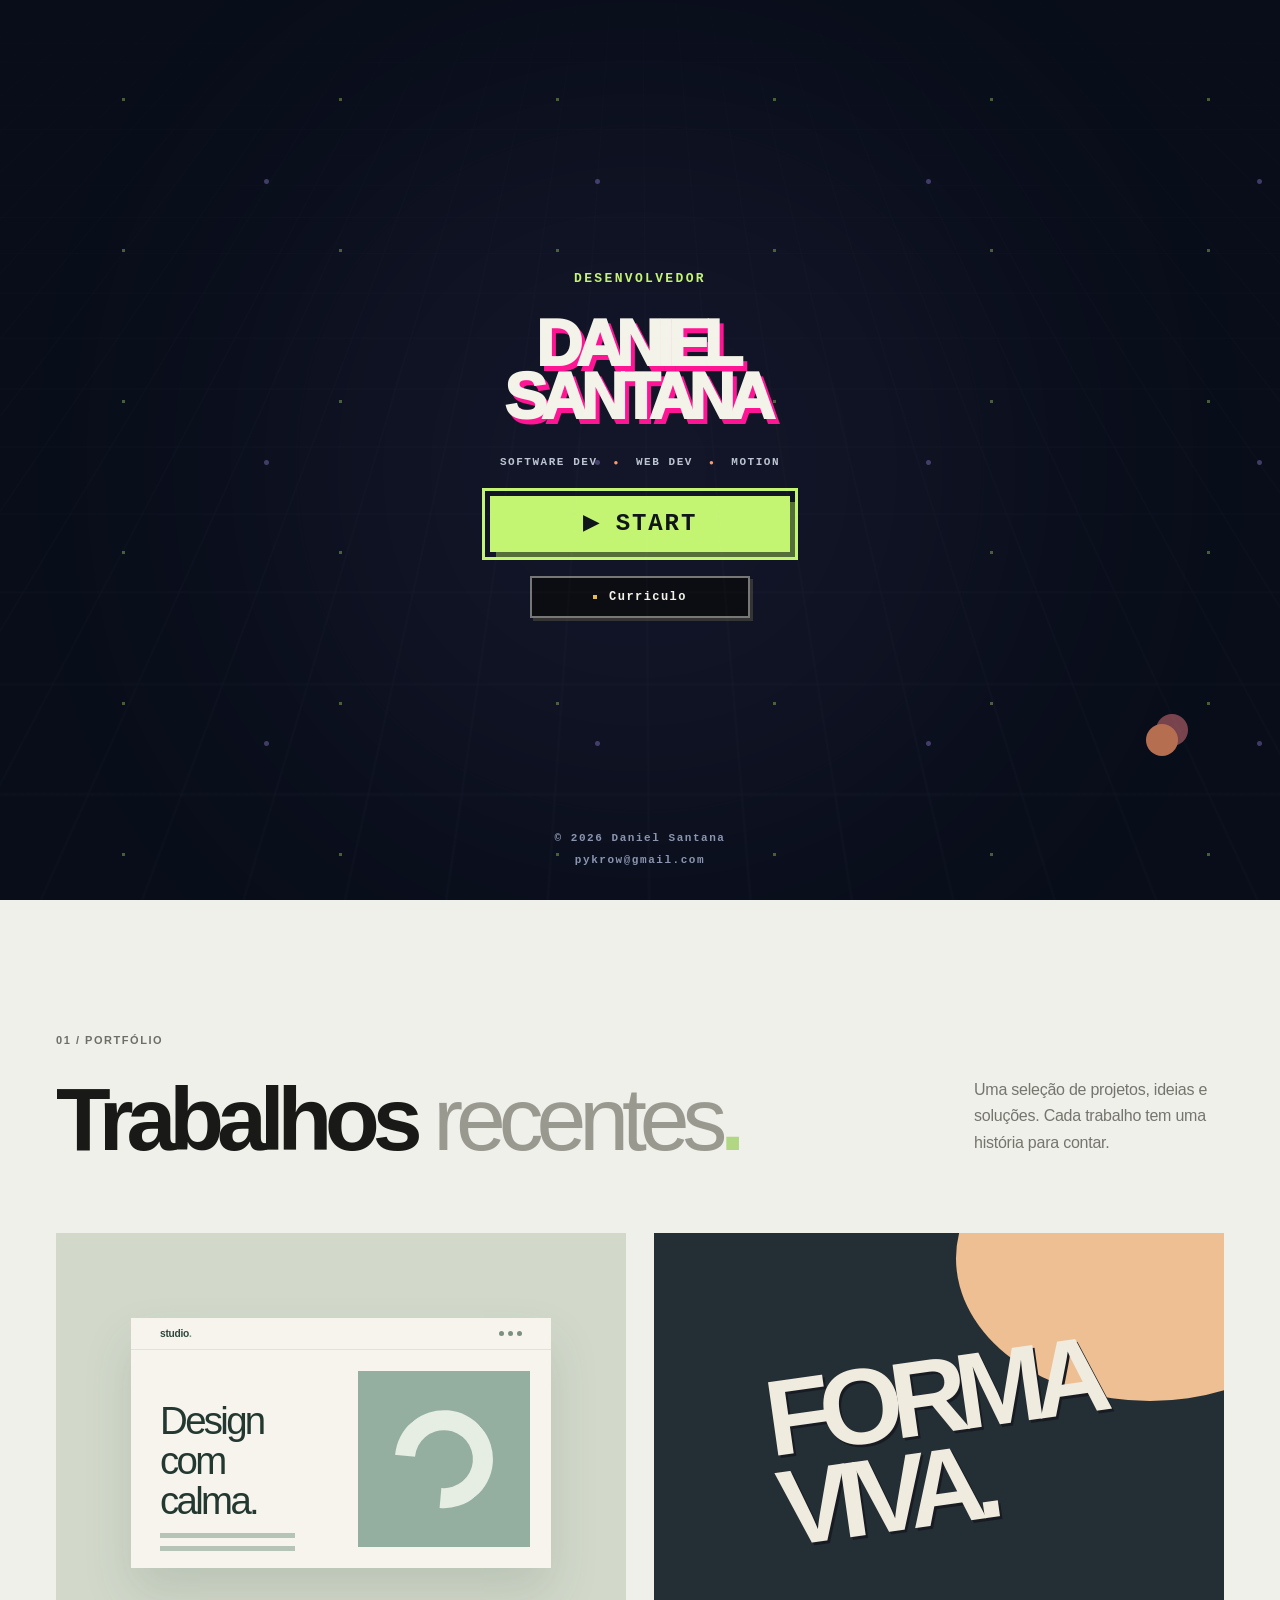
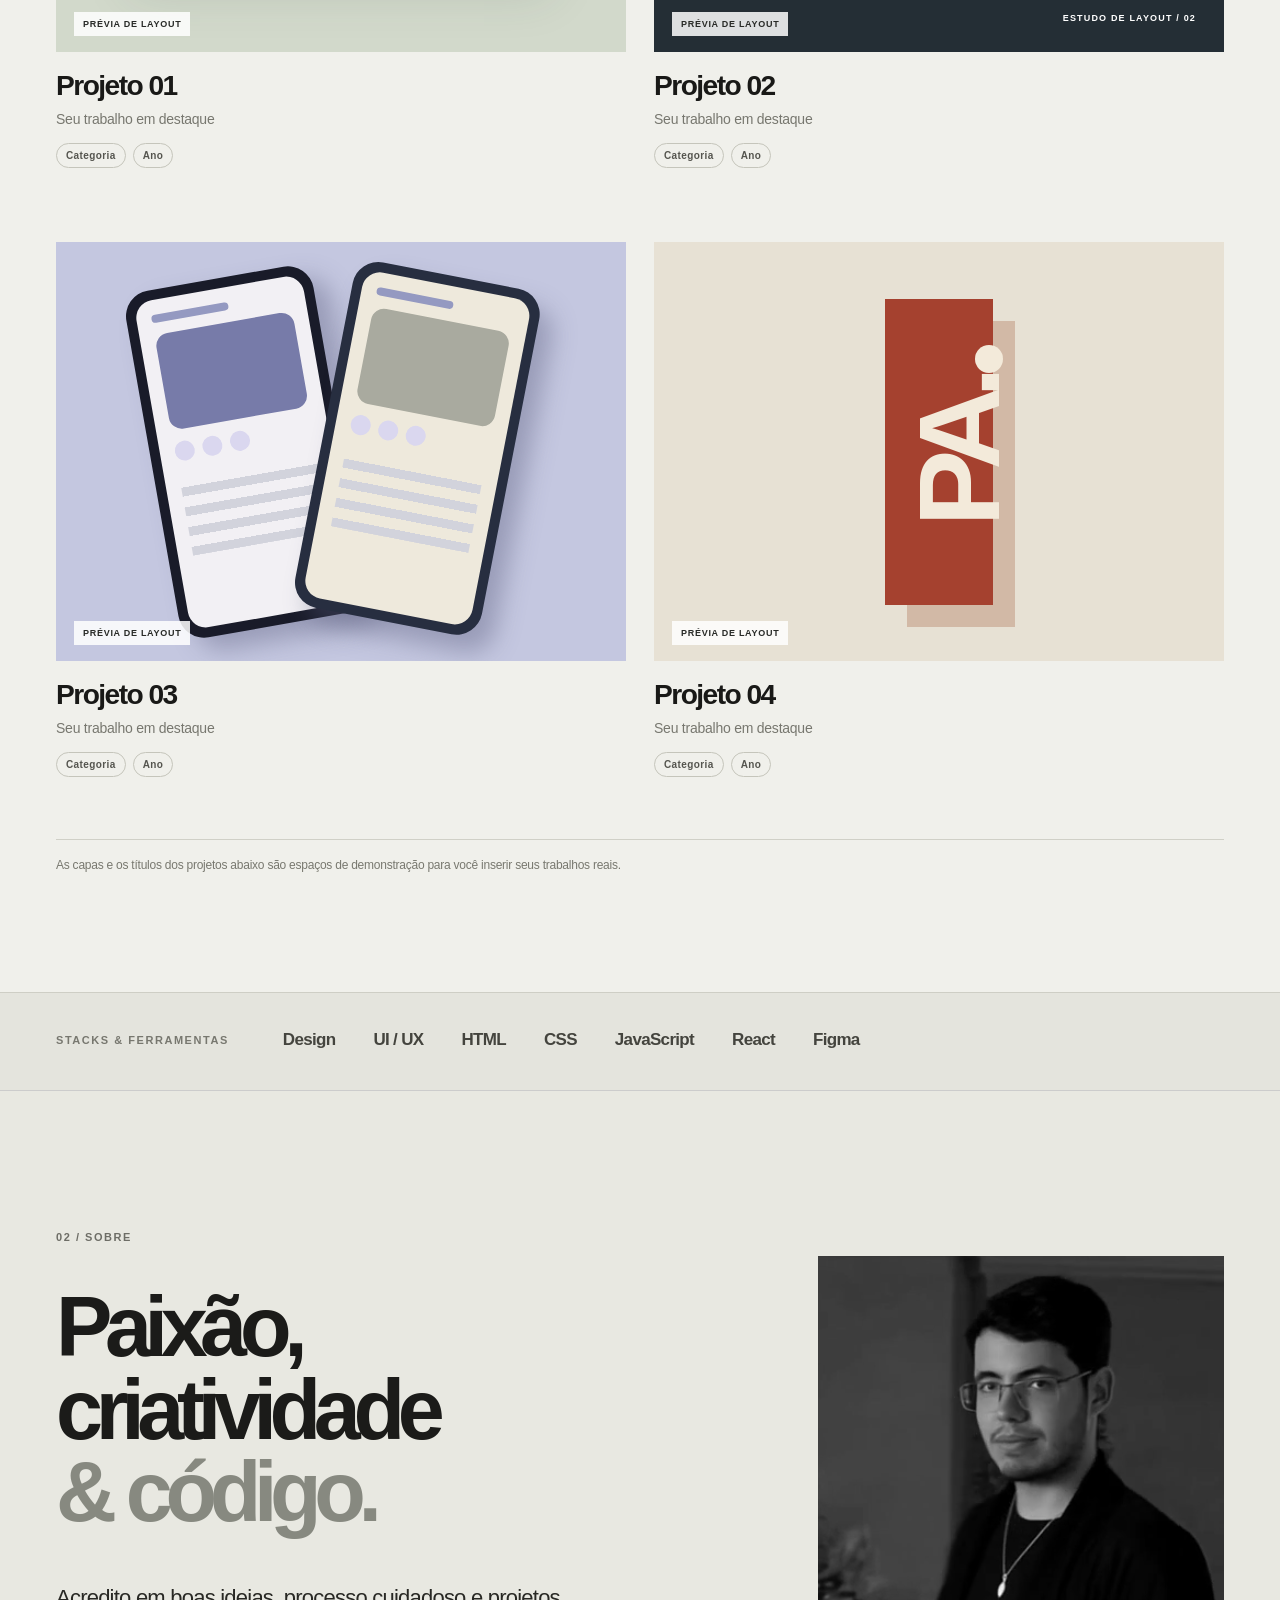
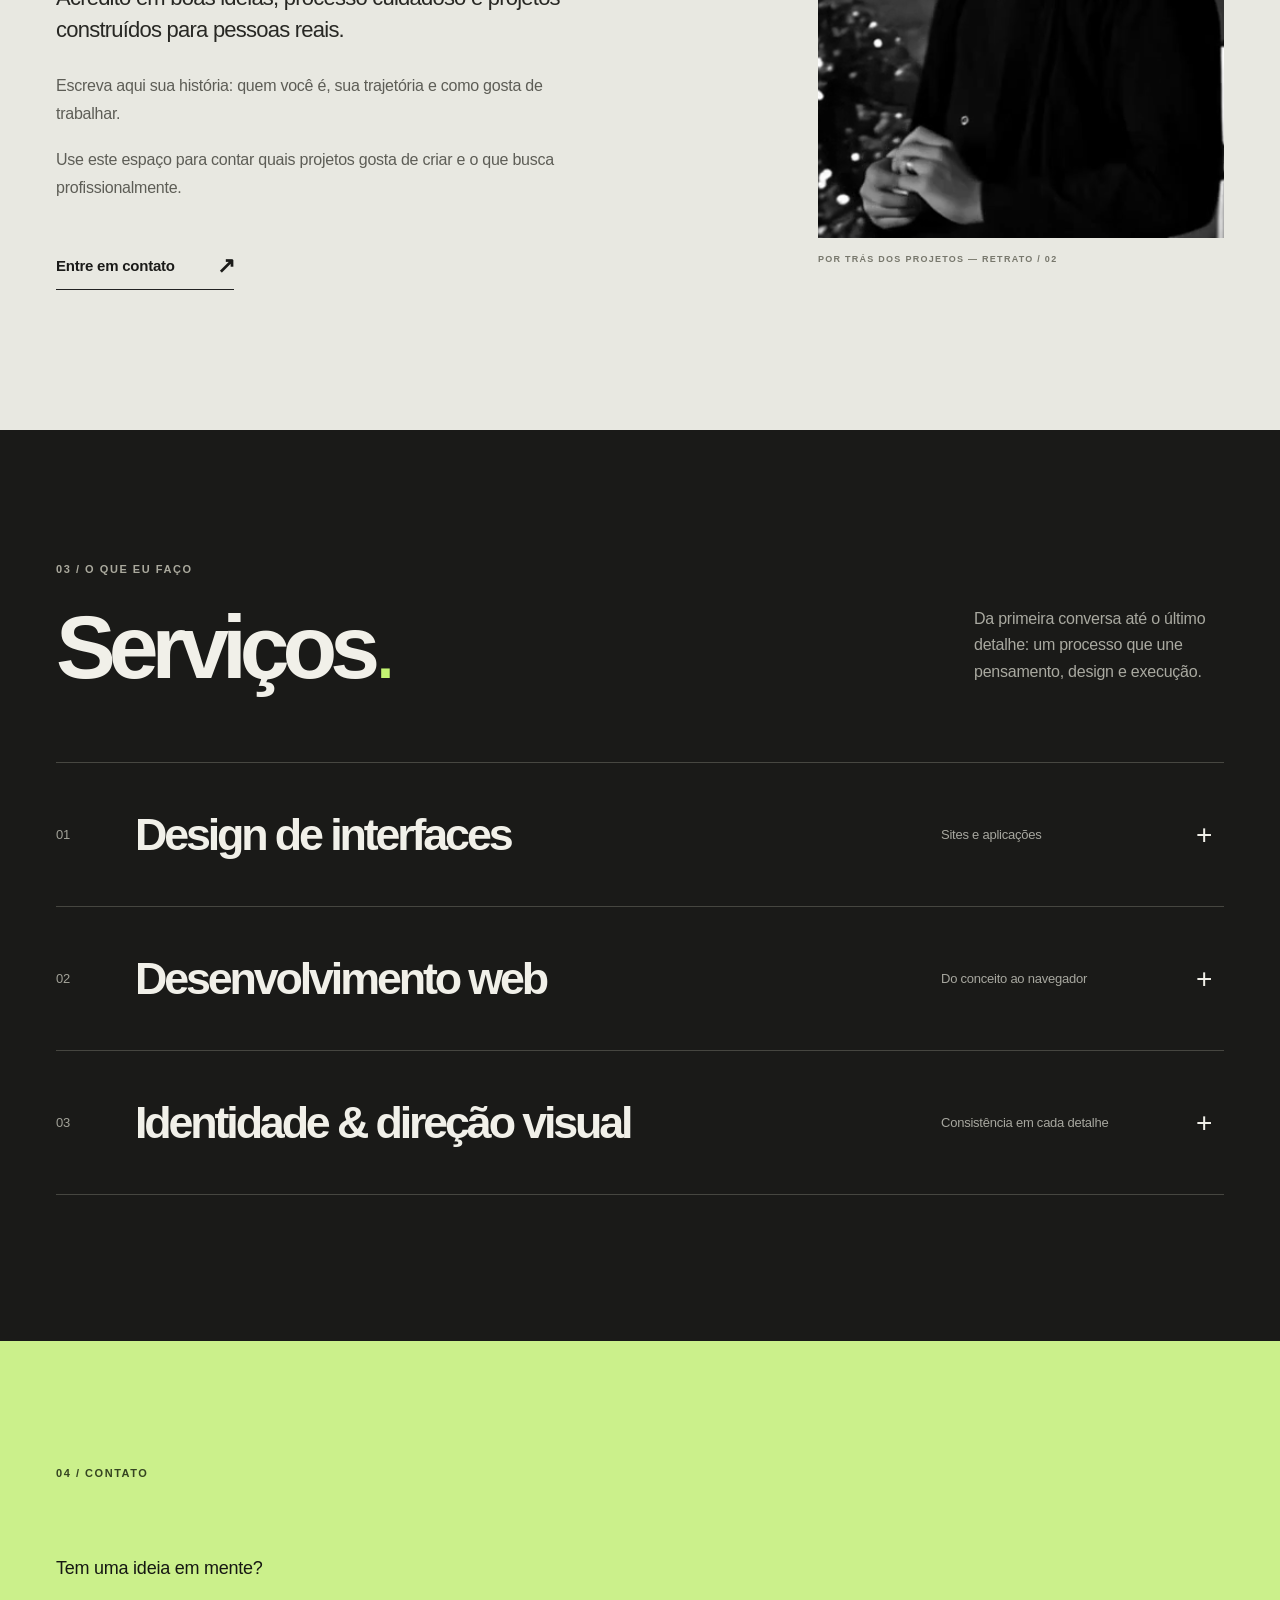
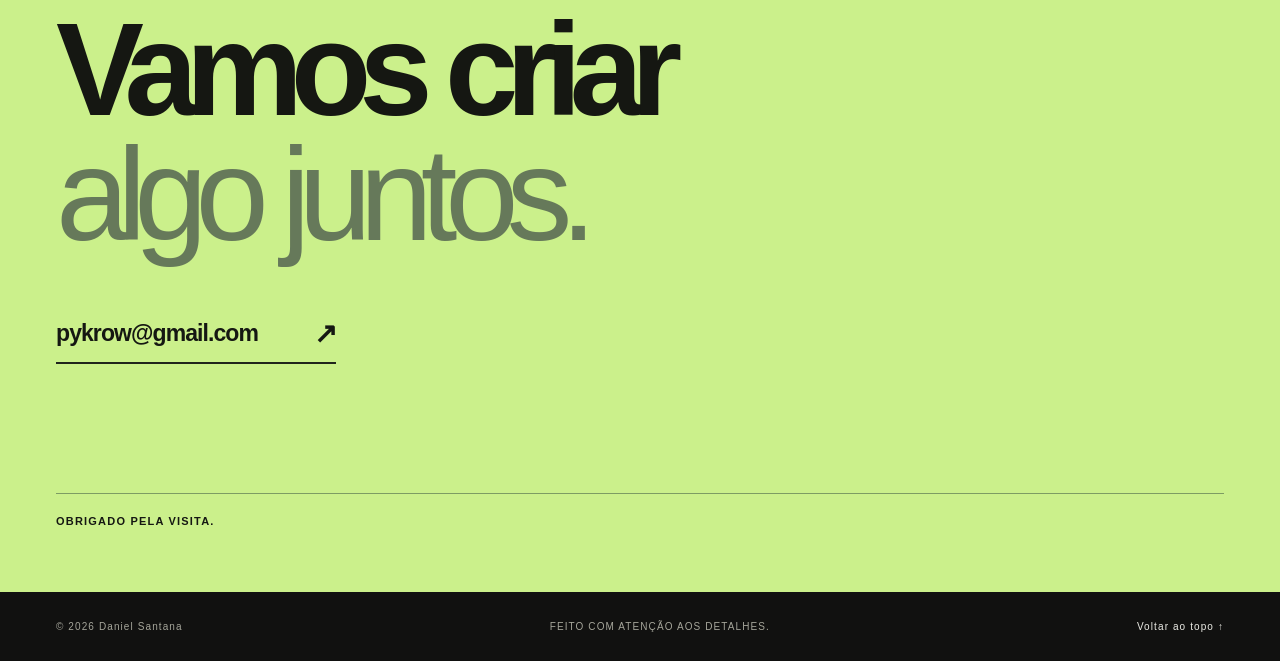
==== commit 36bf68bb: "Construindo" ====
--- a/demo.html
+++ b/demo.html
@@ -28,6 +28,8 @@
 *, *::before, *::after { box-sizing: border-box; }
 html { scroll-behavior: smooth; scroll-padding-top: 90px; }
 body { margin: 0; min-width: 320px; background: var(--bg); color: var(--ink); font-family: var(--font); -webkit-font-smoothing: antialiased; }
+html, body { scrollbar-width: none; }
+html::-webkit-scrollbar, body::-webkit-scrollbar { display: none; }
 body.intro-open { overflow: hidden; }
 button, a { -webkit-tap-highlight-color: transparent; }
 button { font: inherit; cursor: pointer; }
@@ -50,28 +52,28 @@
 .intro-chrome, .intro-bottom { position: absolute; left: 5.5%; right: 5.5%; display: flex; align-items: center; justify-content: space-between; font: 800 11px var(--mono); letter-spacing: .14em; color: #8b95b0; z-index: 2; }
 .intro-chrome { top: 34px; }
 .intro-chrome span:first-child { display: flex; align-items: center; gap: 11px; }
-.intro-chrome b { color: var(--lime); font-weight: 800; }
-.intro-bottom { bottom: 34px; }
-.intro-hearts { color: var(--orange); letter-spacing: .37em; font-size: 16px; }
+.intro-bottom { bottom: 34px; justify-content: center; flex-direction: column; gap: 10px; text-align: center; }
+.intro-bottom a:hover { color: var(--lime); }
 .intro-center { position: relative; z-index: 3; width: min(94%, 1060px); text-align: center; transform: translateY(-2%); }
-.intro-eyebrow { display: inline-flex; align-items: center; gap: 12px; color: var(--lime); }
+.intro-eyebrow { display: inline-flex; align-items: center; gap: 12px; color: var(--lime); font-size: 13px; letter-spacing: .18em; }
 .blinking-dot { height: 7px; width: 7px; border-radius: 50%; background: var(--lime); animation: blink 1.5s step-end infinite; }
-.intro-brand { display: flex; flex-direction: column; align-items: center; font-family: var(--font); font-weight: 1000; font-size: clamp(96px, 16.6vw, 235px); letter-spacing: -.098em; line-height: .83; margin: 28px auto 32px; text-shadow: 9px 10px 0 #2d284e; }
+.intro-brand { display: flex; flex-direction: column; align-items: center; font-family: var(--font); font-weight: 1000; font-size: clamp(40px, 11.5vw, 64px); letter-spacing: -.098em; line-height: .83; margin: 28px auto 32px; text-shadow: 4px 5px 0 #ff1493; }
 .intro-brand > span { position: relative; padding-right: .12em; }
 .intro-brand > span:first-child { color: var(--ink); }
-.intro-brand > span:nth-child(2) { color: var(--lime); }
+.intro-brand > span:nth-child(2) { color: var(--ink); }
 .intro-asterisk { position: absolute; right: -.32em; top: -.22em; font-size: .43em; color: var(--orange); letter-spacing: 0; animation: spin 13s linear infinite; }
-.intro-rule { display: flex; align-items: center; justify-content: center; gap: 16px; font: 800 11px var(--mono); letter-spacing: .14em; color: #bdc4d1; }
+.intro-rule { display: flex; align-items: center; justify-content: center; gap: 16px; margin-bottom: 28px; font: 800 11px var(--mono); letter-spacing: .14em; color: #bdc4d1; }
 .intro-rule span:nth-child(even) { color: var(--orange); font-size: 8px; }
 .intro-tagline { font: 800 14px var(--mono); letter-spacing: .16em; margin: 35px 0 24px; }
-.start-button { display: inline-flex; align-items: center; gap: 22px; padding: 22px 24px 22px 34px; border: 2px solid var(--lime); background: var(--lime); box-shadow: 8px 8px 0 #546e39; color: #10151b; font: 1000 16px var(--mono); letter-spacing: .025em; transition: transform .2s, box-shadow .2s; }
-.start-button:hover { transform: translate(4px,4px); box-shadow: 4px 4px 0 #546e39; }
-.play-triangle { font-size: 17px; }
+.start-button { display: inline-flex; align-items: center; justify-content: center; width: min(300px, calc(100% - 24px)); height: 56px; gap: 16px; padding: 0 28px; border: 2px solid var(--lime); background: var(--lime); box-shadow: 6px 6px 0 #546e39; color: #10151b; font: 900 24px/1 var(--mono); letter-spacing: .08em; transition: transform .2s, box-shadow .2s; }
+.start-button:hover { transform: translate(3px,3px); box-shadow: 3px 3px 0 #546e39; }
+.play-triangle { font-size: 20px; }
 .key-hint { border: 2px solid #566c3d; padding: 3px 7px; font-size: 14px; margin-left: 10px; }
-.quiet-link { display: block; margin: 24px auto 0; background: none; color: #a9b4cb; border: 0; font: 800 11px var(--mono); letter-spacing: .12em; padding: 10px; }
-.quiet-link:hover { color: var(--lime); }
+.resume-button { display: flex; align-items: center; justify-content: center; width: min(220px, calc(100% - 24px)); height: 42px; margin: 24px auto 0; gap: 12px; padding: 0 24px; border: 2px solid #777; background: rgba(10,10,10,.7); color: var(--ink); box-shadow: 3px 3px 0 #343434; font: 800 12px/1 var(--mono); letter-spacing: .12em; transition: border-color .2s, transform .2s, box-shadow .2s; }
+.resume-button::before { content: ''; width: 4px; height: 4px; flex-shrink: 0; background: #e3bc4b; }
+.resume-button:hover { border-color: var(--ink); transform: translate(1px,1px); box-shadow: 2px 2px 0 #343434; }
+.resume-button:active { transform: translate(3px,3px); box-shadow: none; }
 .intro-planet { position: absolute; border-radius: 50%; pointer-events: none; }
-.planet-a { top: 15%; left: 9%; width: 82px; height: 82px; border: 12px solid #a18ae7; opacity: .4; box-shadow: 10px 10px 0 #28254b; }
 .planet-b { right: 8%; bottom: 16%; width: 32px; height: 32px; background: var(--orange); opacity: .7; box-shadow: 10px -10px 0 #a85b63; }
 .intro-stars { position: absolute; inset: 0; background-image: radial-gradient(circle, var(--lime) 1.5px, transparent 2px), radial-gradient(circle, var(--violet) 2px, transparent 3px); background-size: 217px 151px, 331px 281px; background-position: 15px 24px, 101px 41px; opacity: .34; animation: starDrift 22s linear infinite; }
 /* Header */
@@ -417,7 +419,6 @@
  .contact { min-height: 590px; }
  .footer { flex-wrap: wrap; padding-inline: 20px; }
  .footer > span { order: 3; width: 100%; text-align: center; }
- .intro-brand { font-size: clamp(89px,18vw,140px); }
  .intro-rule { font-size: 9px; gap: 9px; }
  .intro-bottom { font-size: 8px; }
 }
@@ -447,14 +448,12 @@
  .project-visual { height: 230px; }
  .project-info { padding: 23px; }
  .project-info h3 { font-size: 23px; }
- .intro-brand { font-size: clamp(72px,19vw,110px); }
  .intro-asterisk { right: -.25em; }
  .intro-rule { gap: 7px; font-size: 8px; letter-spacing: .02em; }
  .intro-tagline { font-size: 11px; }
  .intro-chrome,.intro-bottom { left: 19px; right: 19px; }
  .intro-chrome { font-size: 8px; }
  .intro-bottom { font-size: 7px; flex-wrap: wrap; gap: 6px; }
- .intro-hearts { font-size: 10px; }
  .contact h2 { font-size: clamp(42px,12vw,59px); }
  .contact-foot { font-size: 7px; }
  .contact-foot span:last-child { display: none; }
@@ -575,24 +574,17 @@
   <!-- Tela de início: a navegação convencional continua disponível. -->
   <div id="intro" class="intro" role="dialog" aria-modal="true" aria-label="Iniciar portfólio">
     <div class="intro-grid" aria-hidden="true"></div>
-    <div class="intro-chrome">
-      <span><span class="tiny-square"></span> PLAYER ONE</span>
-      <span>PORTFOLIO.EXE <b>V 1.0</b></span>
-    </div>
     <div class="intro-center">
-      <span class="eyebrow intro-eyebrow"><span class="blinking-dot"></span> BEM-VINDO AO MEU UNIVERSO</span>
-      <div class="intro-brand"><span>PORT</span><span>FÓLIO<span class="intro-asterisk">✳</span></span></div>
-      <div class="intro-rule"><span>DESENVOLVIMENTO</span><span>●</span><span>CRIATIVIDADE</span><span>●</span><span>INTERAÇÃO</span></div>
-      <p class="intro-tagline">UMA NOVA FASE COMEÇA AQUI.</p>
-      <button id="startBtn" class="start-button" type="button"><span class="play-triangle">▶</span> APERTAR START <span class="key-hint">↵</span></button>
-      <button id="skipIntroBtn" class="quiet-link" type="button">OU EXPLORAR DIRETO <span aria-hidden="true">↗</span></button>
+      <span class="eyebrow intro-eyebrow">DESENVOLVEDOR</span>
+      <div class="intro-brand"><span>DANIEL</span><span>SANTANA</span></div>
+      <div class="intro-rule"><span>SOFTWARE DEV</span><span>●</span><span>WEB DEV</span><span>●</span><span>MOTION</span></div>
+      <button id="startBtn" class="start-button" type="button"><span class="play-triangle" aria-hidden="true">▶</span> START</button>
+      <button id="skipIntroBtn" class="resume-button" type="button">Curriculo</button>
     </div>
     <div class="intro-bottom">
-      <span>USE O MOUSE OU TECLADO</span>
-      <span class="intro-hearts" aria-label="Três vidas">♥ ♥ ♥</span>
-      <span>© <span class="year"></span> <span data-bind="name">SEU NOME</span></span>
+      <span>© <span class="year"></span> <span data-bind="name">Daniel Santana</span></span>
+      <a href="mailto:pykrow@gmail.com">pykrow@gmail.com</a>
     </div>
-    <div class="intro-planet planet-a" aria-hidden="true"></div>
     <div class="intro-planet planet-b" aria-hidden="true"></div>
     <div class="intro-stars" aria-hidden="true"></div>
   </div>
@@ -614,7 +606,7 @@
       <div class="hero-inner site-container">
         <div class="hero-text">
           <span class="hero-greeting"><span class="greeting-line"></span> Oi, prazer. Eu sou</span>
-          <h1 class="hero-name" data-bind="heroName">SEU NOME<span>.</span></h1>
+          <h1 class="hero-name" data-bind="heroName">Daniel Santana<span>.</span></h1>
           <p class="hero-profession" id="heroRole">Designer &amp; Desenvolvedor<br><em>Criativo.</em></p>
           <div class="hero-foot">
             <p id="heroIntro">Crio experiências digitais com atenção ao detalhe, da primeira ideia ao código.</p>
@@ -656,19 +648,19 @@
       <div class="site-container"><p class="small-label">04 / CONTATO</p><p class="contact-preface">Tem uma ideia em mente?</p><h2>Vamos criar<br><em>algo juntos.</em></h2><a href="#contact" id="contactAction" class="contact-action">Seu e-mail aqui <span>↗</span></a><div class="contact-bottom"><span>OBRIGADO PELA VISITA.</span><div id="socialLinks"></div></div></div>
     </section>
   </main>
-  <footer class="site-footer"><span>© <span class="year"></span> <span data-bind="name">SEU NOME</span></span><span>FEITO COM ATENÇÃO AOS DETALHES.</span><a href="#home">Voltar ao topo ↑</a></footer>
+  <footer class="site-footer"><span>© <span class="year"></span> <span data-bind="name">Daniel Santana</span></span><span>FEITO COM ATENÇÃO AOS DETALHES.</span><a href="#home">Voltar ao topo ↑</a></footer>
 <script>
 /* EDITE AQUI. Todos os textos abaixo são DEMONSTRATIVOS, não são declarações sobre sua carreira. */
 window.PORTFOLIO_DATA = {
-  name: 'SEU NOME',
-  heroName: 'SEU NOME',
+  name: 'Daniel Santana',
+  heroName: 'Daniel Santana',
   roleLine1: 'Designer & Desenvolvedor',
   roleLine2: 'Criativo.',
   intro: 'Crio experiências digitais com atenção ao detalhe, da primeira ideia ao código.',
   aboutLead: 'Acredito em boas ideias, processo cuidadoso e projetos construídos para pessoas reais.',
   about: 'Escreva aqui sua história: quem você é, sua trajetória e como gosta de trabalhar.',
   aboutExtra: 'Use este espaço para contar quais projetos gosta de criar e o que busca profissionalmente.',
-  email: '', // preencha seu email, ex.: voce@dominio.com
+  email: 'pykrow@gmail.com',
   github: '',
   linkedin: '',
   behance: '',
@@ -705,10 +697,11 @@
 
 // The START screen's markup and stylesheet are copied byte-for-byte from v1.
 const intro=$('#intro'),startBtn=$('#startBtn'),skipBtn=$('#skipIntroBtn');
+const introControls=[...intro.querySelectorAll('button, a[href]')];
 document.body.classList.add('intro-open');
-function closeIntro(destination){if(intro.classList.contains('dismissed'))return;intro.classList.add('dismissed');intro.setAttribute('aria-hidden','true');document.body.classList.remove('intro-open');startBtn.setAttribute('tabindex','-1');skipBtn.setAttribute('tabindex','-1');if(destination)$(destination)?.scrollIntoView({behavior:'smooth'});else window.scrollTo({top:0,behavior:'instant'});$('#main')?.focus({preventScroll:true})}
-startBtn.addEventListener('click',()=>closeIntro());skipBtn.addEventListener('click',()=>closeIntro('#portfolio'));
-intro.addEventListener('keydown',ev=>{if(intro.classList.contains('dismissed'))return;if(ev.key==='Escape'){ev.preventDefault();closeIntro()}if(ev.key==='Tab'){if(ev.shiftKey&&document.activeElement===startBtn){ev.preventDefault();skipBtn.focus()}else if(!ev.shiftKey&&document.activeElement===skipBtn){ev.preventDefault();startBtn.focus()}}});
+function closeIntro(destination){if(intro.classList.contains('dismissed'))return;intro.classList.add('dismissed');intro.setAttribute('aria-hidden','true');document.body.classList.remove('intro-open');introControls.forEach(control=>control.setAttribute('tabindex','-1'));if(destination)$(destination)?.scrollIntoView({behavior:'smooth'});else window.scrollTo({top:0,behavior:'instant'});$('#main')?.focus({preventScroll:true})}
+skipBtn.addEventListener('click',()=>closeIntro());
+intro.addEventListener('keydown',ev=>{if(intro.classList.contains('dismissed'))return;if(ev.key==='Escape'){ev.preventDefault();closeIntro()}if(ev.key==='Tab'){const first=introControls[0],last=introControls[introControls.length-1];if(ev.shiftKey&&document.activeElement===first){ev.preventDefault();last.focus()}else if(!ev.shiftKey&&document.activeElement===last){ev.preventDefault();first.focus()}}});
 startBtn.focus({preventScroll:true});
 
 const nav=$('#mobileNav'),toggle=$('#menuToggle');const closeMenu=()=>{nav.hidden=true;toggle.setAttribute('aria-expanded','false');toggle.setAttribute('aria-label','Abrir menu')};
